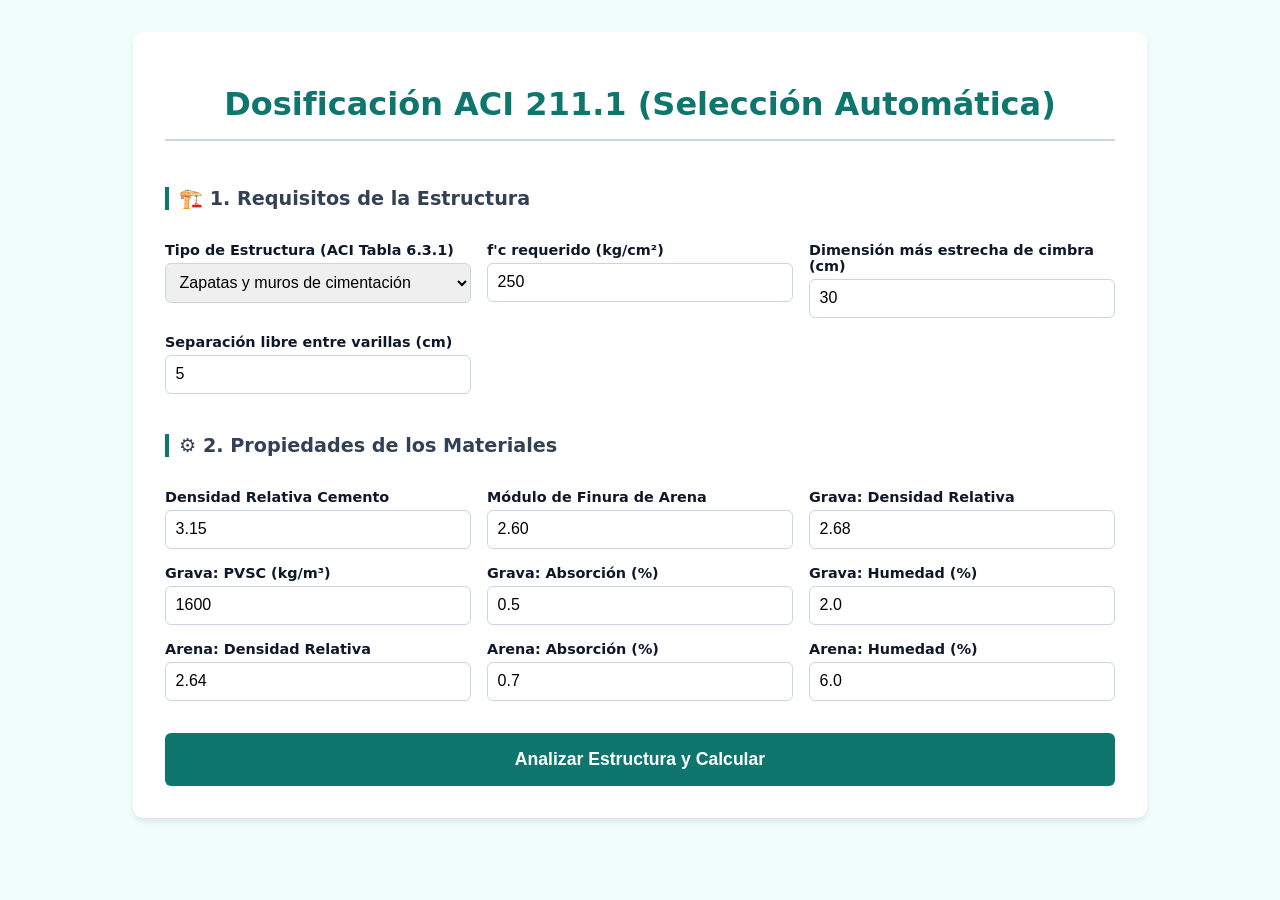
==== index.html @ d917d8f0 "Update index.html" ====
<!DOCTYPE html>
<html lang="es">
<head>
    <meta charset="UTF-8">
    <meta name="viewport" content="width=device-width, initial-scale=1.0">
    <title>Calculadora ACI 211.1 Avanzada</title>
    <style>
        :root { --primary: #0f766e; --bg: #f0fdfa; --card: #ffffff; --text: #0f172a; --border: #cbd5e1; }
        body { font-family: 'Segoe UI', system-ui, sans-serif; background-color: var(--bg); color: var(--text); margin: 0; padding: 2rem 1rem; }
        .container { max-width: 950px; margin: 0 auto; background: var(--card); padding: 2rem; border-radius: 10px; box-shadow: 0 4px 6px -1px rgba(0,0,0,0.1); }
        h1 { text-align: center; color: var(--primary); border-bottom: 2px solid var(--border); padding-bottom: 1rem; }
        .section-title { font-size: 1.2rem; font-weight: bold; margin: 1.5rem 0 1rem; color: #334155; border-left: 4px solid var(--primary); padding-left: 10px; }
        .grid { display: grid; grid-template-columns: repeat(auto-fit, minmax(250px, 1fr)); gap: 1rem; }
        .input-group { display: flex; flex-direction: column; gap: 0.3rem; }
        label { font-size: 0.9rem; font-weight: 600; }
        input, select { padding: 0.6rem; border: 1px solid var(--border); border-radius: 6px; font-size: 1rem; }
        .full-width { grid-column: 1 / -1; }
        button { background-color: var(--primary); color: white; border: none; padding: 1rem; font-size: 1.1rem; border-radius: 6px; cursor: pointer; transition: 0.2s; margin-top: 1rem; width: 100%; font-weight: bold; }
        button:hover { background-color: #0d9488; }
        .results { background: #f8fafc; padding: 1.5rem; border-radius: 8px; margin-top: 2rem; border: 1px solid var(--border); display: none; }
        .alert { background-color: #e0f2fe; border-left: 4px solid #0284c7; padding: 1rem; margin-bottom: 1rem; font-size: 0.95rem; }
        table { width: 100%; border-collapse: collapse; margin-top: 1rem; background: white; }
        th, td { padding: 0.8rem; text-align: center; border: 1px solid var(--border); }
        th { background-color: #f1f5f9; }
    </style>
</head>
<body>

<div class="container">
    <h1>Dosificación ACI 211.1 (Selección Automática)</h1>
    
    <div class="grid">
        <div class="full-width section-title">🏗️ 1. Requisitos de la Estructura</div>
        
        <div class="input-group">
            <label>Tipo de Estructura (ACI Tabla 6.3.1)</label>
            <select id="tipoEstructura" onchange="actualizarCampos()">
                <option value="zapatas">Zapatas y muros de cimentación</option>
                <option value="vigas">Vigas y muros reforzados</option>
                <option value="columnas">Columnas de edificios</option>
                <option value="losas">Pavimentos y losas</option>
            </select>
        </div>
        <div class="input-group">
            <label>f'c requerido (kg/cm²)</label>
            <input type="number" id="fc" value="250">
        </div>
        <div class="input-group">
            <label>Dimensión más estrecha de cimbra (cm)</label>
            <input type="number" id="dimCimbra" value="30">
        </div>
        <div class="input-group">
            <label>Separación libre entre varillas (cm)</label>
            <input type="number" id="sepVarillas" value="5">
        </div>
        <div class="input-group" id="grupoLosa" style="display:none;">
            <label>Espesor de la losa (cm)</label>
            <input type="number" id="espLosa" value="15">
        </div>

        <div class="full-width section-title">⚙️ 2. Propiedades de los Materiales</div>
        <div class="input-group"><label>Densidad Relativa Cemento</label><input type="number" step="0.01" id="denCem" value="3.15"></div>
        <div class="input-group"><label>Módulo de Finura de Arena</label><input type="number" step="0.01" id="mfArena" value="2.60"></div>
        
        <!-- Grava -->
        <div class="input-group"><label>Grava: Densidad Relativa</label><input type="number" step="0.01" id="denGrava" value="2.68"></div>
        <div class="input-group"><label>Grava: PVSC (kg/m³)</label><input type="number" id="pvscGrava" value="1600"></div>
        <div class="input-group"><label>Grava: Absorción (%)</label><input type="number" step="0.01" id="absGrava" value="0.5"></div>
        <div class="input-group"><label>Grava: Humedad (%)</label><input type="number" step="0.01" id="humGrava" value="2.0"></div>

        <!-- Arena -->
        <div class="input-group"><label>Arena: Densidad Relativa</label><input type="number" step="0.01" id="denArena" value="2.64"></div>
        <div class="input-group"><label>Arena: Absorción (%)</label><input type="number" step="0.01" id="absArena" value="0.7"></div>
        <div class="input-group"><label>Arena: Humedad (%)</label><input type="number" step="0.01" id="humArena" value="6.0"></div>

        <button class="full-width" onclick="calcular()">Analizar Estructura y Calcular</button>
    </div>

    <div class="results" id="resultados">
        <div class="alert" id="analisisEstructura"></div>
        
        <h3>Proporciones Ajustadas por Humedad (1 m³)</h3>
        <table id="tablaFinal"></table>
    </div>
</div>

<script>
    function actualizarCampos() {
        let tipo = document.getElementById('tipoEstructura').value;
        document.getElementById('grupoLosa').style.display = (tipo === 'losas') ? 'flex' : 'none';
    }

    // Tablas exactas ACI 211.1 para evitar diferencias milimétricas
    const tmnDisponibles = [9.5, 12.5, 19, 25, 37.5, 50]; // en mm
    const tmnNombres = { 9.5: '3/8"', 12.5: '1/2"', 19: '3/4"', 25: '1"', 37.5: '1 1/2"', 50: '2"' };

    // Agua requerida [Revenimiento Max][TMN]
    const aguaTabla = {
        7.5: { 9.5: 228, 12.5: 216, 19: 205, 25: 193, 37.5: 181, 50: 169 }, // Zapatas, Losas (Max 7.5cm)
        10:  { 9.5: 228, 12.5: 216, 19: 205, 25: 193, 37.5: 181, 50: 169 }  // Vigas, Columnas (Max 10cm) - ACI agrupa 7.5-10cm en la misma fila usualmente, pero separamos lógicamente.
    };
    const aireTabla = { 9.5: 3.0, 12.5: 2.5, 19: 2.0, 25: 1.5, 37.5: 1.0, 50: 0.5 };

    function interpolarTablaVolGrava(tmn, mf) {
        // Valores exactos ACI Tabla 6.3.6 (Volumen de agregado grueso varillado en seco por volumen unitario de concreto)
        const volGrava = {
            9.5:  { 2.4: 0.50, 2.6: 0.48, 2.8: 0.46, 3.0: 0.44 },
            12.5: { 2.4: 0.59, 2.6: 0.57, 2.8: 0.55, 3.0: 0.53 },
            19:   { 2.4: 0.66, 2.6: 0.64, 2.8: 0.62, 3.0: 0.60 },
            25:   { 2.4: 0.71, 2.6: 0.69, 2.8: 0.67, 3.0: 0.65 },
            37.5: { 2.4: 0.75, 2.6: 0.73, 2.8: 0.71, 3.0: 0.69 },
            50:   { 2.4: 0.78, 2.6: 0.76, 2.8: 0.74, 3.0: 0.72 }
        };
        // Interpolación lineal matemática exacta para MF intermedios
        let mfInf = Math.floor(mf * 5) / 5; // Redondea hacia abajo a múltiplo de 0.2
        let mfSup = mfInf + 0.2;
        if(mfInf < 2.4) return volGrava[tmn][2.4];
        if(mfSup > 3.0) return volGrava[tmn][3.0];
        if(mf === mfInf) return volGrava[tmn][mfInf];

        let volInf = volGrava[tmn][mfInf];
        let volSup = volGrava[tmn][mfSup];
        return volInf + ((mf - mfInf) / 0.2) * (volSup - volInf);
    }

    function interpolarAC(fcr) {
        // Relación A/C - Concreto sin aire incluido (ACI Tabla 6.3.4)
        const resistencias = [400, 350, 300, 250, 200, 150];
        const ac =           [0.42, 0.47, 0.54, 0.61, 0.69, 0.79];
        
        if(fcr >= 400) return 0.42;
        if(fcr <= 150) return 0.79;

        for(let i=0; i<resistencias.length-1; i++) {
            if(fcr <= resistencias[i] && fcr >= resistencias[i+1]) {
                return ac[i+1] + ((fcr - resistencias[i+1]) / (resistencias[i] - resistencias[i+1])) * (ac[i] - ac[i+1]);
            }
        }
    }

    function calcular() {
        let tipo = document.getElementById('tipoEstructura').value;
        let fc = parseFloat(document.getElementById('fc').value);
        let cimbra = parseFloat(document.getElementById('dimCimbra').value); // cm
        let varillas = parseFloat(document.getElementById('sepVarillas').value); // cm
        let espLosa = parseFloat(document.getElementById('espLosa').value); // cm
        let mfArena = parseFloat(document.getElementById('mfArena').value);

        // ACI 6.3.1: Selección de Revenimiento
        let revMax = (tipo === 'vigas' || tipo === 'columnas') ? 10 : 7.5; // cm
        let revTexto = (tipo === 'vigas' || tipo === 'columnas') ? '2.5 a 10 cm' : '2.5 a 7.5 cm';

        // ACI 6.3.2: Selección del TMN (Tamaño Máximo Nominal)
        let tmn1 = (cimbra / 5) * 10; // Pasado a mm
        let tmn2 = (varillas * 0.75) * 10;
        let tmn3 = (tipo === 'losas') ? (espLosa / 3) * 10 : 999;
        let limiteTMN = Math.min(tmn1, tmn2, tmn3);

        // Buscar el TMN comercial más cercano hacia abajo
        let tmnSeleccionado = 9.5;
        for (let i = tmnDisponibles.length - 1; i >= 0; i--) {
            if (tmnDisponibles[i] <= limiteTMN) {
                tmnSeleccionado = tmnDisponibles[i];
                break;
            }
        }

        // Cálculos Base ACI
        let fcr = fc < 210 ? fc + 70 : (fc <= 350 ? fc + 85 : (1.10 * fc) + 50);
        let ac = interpolarAC(fcr);
        let agua = aguaTabla[revMax][tmnSeleccionado];
        let aire = aireTabla[tmnSeleccionado];
        let cemento = agua / ac;

        // Volumen y Pesos
        let volGravaV = interpolarTablaVolGrava(tmnSeleccionado, mfArena);
        let pvscGrava = parseFloat(document.getElementById('pvscGrava').value);
        let pesoGravaSeca = volGravaV * pvscGrava;

        let Gc = parseFloat(document.getElementById('denCem').value);
        let Gg = parseFloat(document.getElementById('denGrava').value);
        let Ga = parseFloat(document.getElementById('denArena').value);

        let volCem = cemento / (Gc * 1000);
        let volAgua = agua / 1000;
        let volGrava = pesoGravaSeca / (Gg * 1000);
        let volAire = aire / 100;
        
        let volArena = 1 - (volCem + volAgua + volGrava + volAire);
        let pesoArenaSeca = volArena * Ga * 1000;

        // Corrección por Humedad
        let hG = parseFloat(document.getElementById('humGrava').value);
        let aG = parseFloat(document.getElementById('absGrava').value);
        let hA = parseFloat(document.getElementById('humArena').value);
        let aA = parseFloat(document.getElementById('absArena').value);

        let aporteAguaGrava = pesoGravaSeca * ((hG - aG) / 100);
        let aporteAguaArena = pesoArenaSeca * ((hA - aA) / 100);
        
        let aguaCorregida = agua - (aporteAguaGrava + aporteAguaArena);
        let gravaHumedad = pesoGravaSeca * (1 + (hG / 100));
        let arenaHumedad = pesoArenaSeca * (1 + (hA / 100));

        // Mostrar Interfaz
        document.getElementById('resultados').style.display = 'block';
        document.getElementById('analisisEstructura').innerHTML = `
            <strong>📝 Análisis ACI 211.1 basado en dimensiones:</strong><br><br>
            • <strong>Revenimiento sugerido:</strong> ${revTexto} (Máx. normativo aplicado: ${revMax} cm)<br>
            • <strong>Límites de TMN calculados:</strong> Cimbra: ${(tmn1/10).toFixed(1)}cm, Acero: ${(tmn2/10).toFixed(1)}cm ${tipo==='losas' ? ', Losa: '+(tmn3/10).toFixed(1)+'cm' : ''}. El menor es ${(limiteTMN/10).toFixed(2)} cm.<br>
            • <strong>TMN Comercial Asignado:</strong> ${tmnNombres[tmnSeleccionado]} (${tmnSeleccionado} mm)<br>
            • <strong>Resistencia Promedio ($f'cr$):</strong> ${fcr.toFixed(2)} kg/cm² (Relación A/C = ${ac.toFixed(3)})
        `;

        document.getElementById('tablaFinal').innerHTML = `
            <tr><th>Material</th><th>Peso Seco (kg)</th><th>Volumen Abs. (m³)</th><th>Peso en Obra (Húmedo)</th></tr>
            <tr><td>Cemento</td><td>${cemento.toFixed(1)}</td><td>${volCem.toFixed(4)}</td><td><strong>${cemento.toFixed(1)} kg</strong></td></tr>
            <tr><td>Agua</td><td>${agua.toFixed(1)}</td><td>${volAgua.toFixed(4)}</td><td><strong>${aguaCorregida.toFixed(1)} Litros</strong></td></tr>
            <tr><td>Grava</td><td>${pesoGravaSeca.toFixed(1)}</td><td>${volGrava.toFixed(4)}</td><td><strong>${gravaHumedad.toFixed(1)} kg</strong></td></tr>
            <tr><td>Arena</td><td>${pesoArenaSeca.toFixed(1)}</td><td>${volArena.toFixed(4)}</td><td><strong>${arenaHumedad.toFixed(1)} kg</strong></td></tr>
            <tr><td>Aire Atrapado</td><td>-</td><td>${volAire.toFixed(4)}</td><td>-</td></tr>
        `;
        document.getElementById('resultados').scrollIntoView({ behavior: 'smooth' });
    }
</script>

</body>
</html>
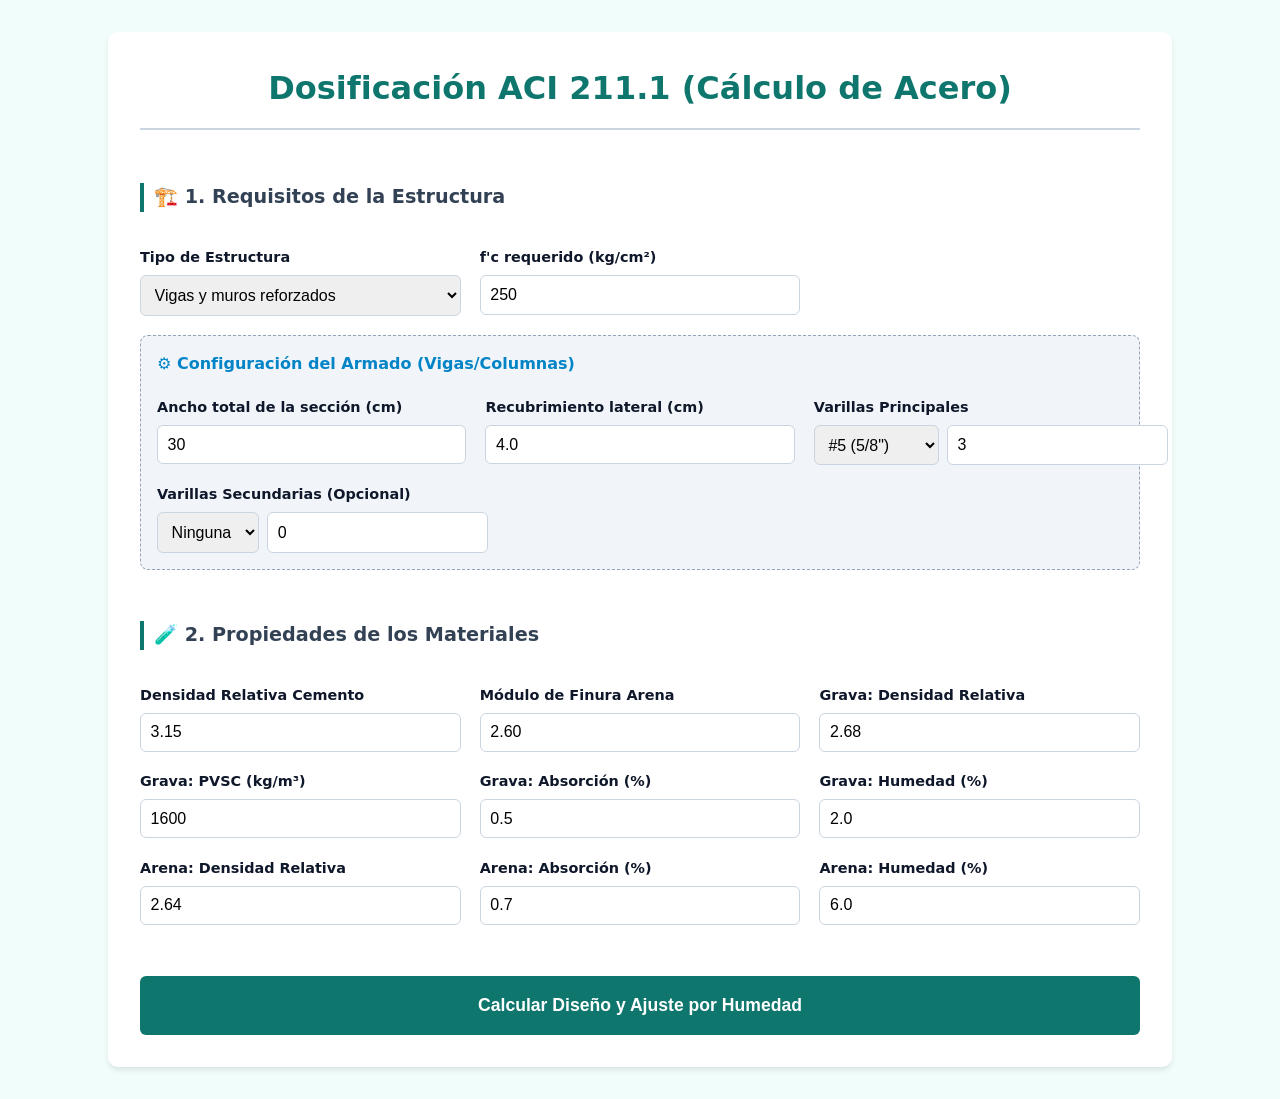
==== commit f33b7fa1: "Update index.html" ====
--- a/index.html
+++ b/index.html
@@ -5,104 +5,167 @@
     <meta name="viewport" content="width=device-width, initial-scale=1.0">
     <title>Calculadora ACI 211.1 Avanzada</title>
     <style>
-        :root { --primary: #0f766e; --bg: #f0fdfa; --card: #ffffff; --text: #0f172a; --border: #cbd5e1; }
-        body { font-family: 'Segoe UI', system-ui, sans-serif; background-color: var(--bg); color: var(--text); margin: 0; padding: 2rem 1rem; }
-        .container { max-width: 950px; margin: 0 auto; background: var(--card); padding: 2rem; border-radius: 10px; box-shadow: 0 4px 6px -1px rgba(0,0,0,0.1); }
-        h1 { text-align: center; color: var(--primary); border-bottom: 2px solid var(--border); padding-bottom: 1rem; }
-        .section-title { font-size: 1.2rem; font-weight: bold; margin: 1.5rem 0 1rem; color: #334155; border-left: 4px solid var(--primary); padding-left: 10px; }
-        .grid { display: grid; grid-template-columns: repeat(auto-fit, minmax(250px, 1fr)); gap: 1rem; }
-        .input-group { display: flex; flex-direction: column; gap: 0.3rem; }
+        :root { --primary: #0f766e; --bg: #f0fdfa; --card: #ffffff; --text: #0f172a; --border: #cbd5e1; --accent: #0284c7; }
+        body { font-family: 'Segoe UI', system-ui, sans-serif; background-color: var(--bg); color: var(--text); margin: 0; padding: 2rem 1rem; line-height: 1.5; }
+        .container { max-width: 1000px; margin: 0 auto; background: var(--card); padding: 2rem; border-radius: 10px; box-shadow: 0 4px 6px -1px rgba(0,0,0,0.1); }
+        h1 { text-align: center; color: var(--primary); border-bottom: 2px solid var(--border); padding-bottom: 1rem; margin-top: 0; }
+        .section-title { font-size: 1.2rem; font-weight: bold; margin: 2rem 0 1rem; color: #334155; border-left: 4px solid var(--primary); padding-left: 10px; grid-column: 1 / -1; }
+        .grid { display: grid; grid-template-columns: repeat(auto-fit, minmax(280px, 1fr)); gap: 1.2rem; }
+        .input-group { display: flex; flex-direction: column; gap: 0.4rem; }
+        .row-group { display: grid; grid-template-columns: 1fr 1fr; gap: 0.5rem; }
         label { font-size: 0.9rem; font-weight: 600; }
         input, select { padding: 0.6rem; border: 1px solid var(--border); border-radius: 6px; font-size: 1rem; }
         .full-width { grid-column: 1 / -1; }
-        button { background-color: var(--primary); color: white; border: none; padding: 1rem; font-size: 1.1rem; border-radius: 6px; cursor: pointer; transition: 0.2s; margin-top: 1rem; width: 100%; font-weight: bold; }
-        button:hover { background-color: #0d9488; }
+        button { background-color: var(--primary); color: white; border: none; padding: 1.2rem; font-size: 1.1rem; border-radius: 6px; cursor: pointer; transition: 0.2s; margin-top: 2rem; width: 100%; font-weight: bold; }
+        button:hover { background-color: #0d9488; transform: translateY(-2px); }
         .results { background: #f8fafc; padding: 1.5rem; border-radius: 8px; margin-top: 2rem; border: 1px solid var(--border); display: none; }
-        .alert { background-color: #e0f2fe; border-left: 4px solid #0284c7; padding: 1rem; margin-bottom: 1rem; font-size: 0.95rem; }
+        .alert { background-color: #e0f2fe; border-left: 4px solid var(--accent); padding: 1.5rem; margin-bottom: 1.5rem; font-size: 1rem; }
+        .alert ul { margin: 0.5rem 0 0; padding-left: 1.5rem; }
         table { width: 100%; border-collapse: collapse; margin-top: 1rem; background: white; }
         th, td { padding: 0.8rem; text-align: center; border: 1px solid var(--border); }
-        th { background-color: #f1f5f9; }
+        th { background-color: #f1f5f9; color: #334155; }
+        .dynamic-section { background: #f1f5f9; padding: 1rem; border-radius: 8px; border: 1px dashed #94a3b8; }
     </style>
 </head>
-<body>
+<body onload="actualizarCampos()">
 
 <div class="container">
-    <h1>Dosificación ACI 211.1 (Selección Automática)</h1>
+    <h1>Dosificación ACI 211.1 (Cálculo de Acero)</h1>
     
     <div class="grid">
-        <div class="full-width section-title">🏗️ 1. Requisitos de la Estructura</div>
+        <!-- 1. Datos del Elemento -->
+        <div class="section-title">🏗️ 1. Requisitos de la Estructura</div>
         
         <div class="input-group">
-            <label>Tipo de Estructura (ACI Tabla 6.3.1)</label>
+            <label>Tipo de Estructura</label>
             <select id="tipoEstructura" onchange="actualizarCampos()">
-                <option value="zapatas">Zapatas y muros de cimentación</option>
                 <option value="vigas">Vigas y muros reforzados</option>
                 <option value="columnas">Columnas de edificios</option>
                 <option value="losas">Pavimentos y losas</option>
+                <option value="zapatas">Zapatas (Parrillas)</option>
             </select>
         </div>
         <div class="input-group">
             <label>f'c requerido (kg/cm²)</label>
             <input type="number" id="fc" value="250">
         </div>
-        <div class="input-group">
-            <label>Dimensión más estrecha de cimbra (cm)</label>
-            <input type="number" id="dimCimbra" value="30">
+        
+        <!-- Dinámico: Configuración de Acero -->
+        <div class="full-width dynamic-section" id="aceroLineal">
+            <h4 style="margin-top: 0; color: var(--accent);">⚙️ Configuración del Armado (Vigas/Columnas)</h4>
+            <div class="grid">
+                <div class="input-group"><label>Ancho total de la sección (cm)</label><input type="number" id="anchoSeccion" value="30"></div>
+                <div class="input-group"><label>Recubrimiento lateral (cm)</label><input type="number" step="0.5" id="recubrimiento" value="4.0"></div>
+                
+                <div class="input-group">
+                    <label>Varillas Principales</label>
+                    <div class="row-group">
+                        <select id="varilla1">
+                            <option value="0.95">#3 (3/8")</option>
+                            <option value="1.27">#4 (1/2")</option>
+                            <option value="1.59" selected>#5 (5/8")</option>
+                            <option value="1.91">#6 (3/4")</option>
+                            <option value="2.54">#8 (1")</option>
+                            <option value="3.18">#10 (1 1/4")</option>
+                        </select>
+                        <input type="number" id="cantVarilla1" placeholder="Cant." value="3">
+                    </div>
+                </div>
+                
+                <div class="input-group">
+                    <label>Varillas Secundarias (Opcional)</label>
+                    <div class="row-group">
+                        <select id="varilla2">
+                            <option value="0">Ninguna</option>
+                            <option value="0.95">#3 (3/8")</option>
+                            <option value="1.27">#4 (1/2")</option>
+                            <option value="1.59">#5 (5/8")</option>
+                            <option value="1.91">#6 (3/4")</option>
+                            <option value="2.54">#8 (1")</option>
+                        </select>
+                        <input type="number" id="cantVarilla2" placeholder="Cant." value="0">
+                    </div>
+                </div>
+            </div>
         </div>
-        <div class="input-group">
-            <label>Separación libre entre varillas (cm)</label>
-            <input type="number" id="sepVarillas" value="5">
+
+        <!-- Dinámico: Configuración de Parrillas (Losas/Zapatas) -->
+        <div class="full-width dynamic-section" id="aceroParrilla" style="display:none;">
+            <h4 style="margin-top: 0; color: var(--accent);">⚙️ Configuración del Armado (Losas/Zapatas)</h4>
+            <div class="grid">
+                <div class="input-group" id="grupoEspesorLosa">
+                    <label>Espesor de la Losa (cm)</label>
+                    <input type="number" id="espLosa" value="15">
+                </div>
+                <div class="input-group" id="grupoDimCimbraZapata" style="display:none;">
+                    <label>Dimensión mínima de excavación/cimbra (cm)</label>
+                    <input type="number" id="dimZapata" value="100">
+                </div>
+                <div class="input-group">
+                    <label>Calibre de Varilla</label>
+                    <select id="varillaParrilla">
+                        <option value="0.95" selected>#3 (3/8")</option>
+                        <option value="1.27">#4 (1/2")</option>
+                        <option value="1.59">#5 (5/8")</option>
+                        <option value="1.91">#6 (3/4")</option>
+                        <option value="2.54">#8 (1")</option>
+                    </select>
+                </div>
+                <div class="input-group">
+                    <label>Separación centro a centro (a cada... cm)</label>
+                    <input type="number" id="sepParrilla" value="20">
+                </div>
+            </div>
         </div>
-        <div class="input-group" id="grupoLosa" style="display:none;">
-            <label>Espesor de la losa (cm)</label>
-            <input type="number" id="espLosa" value="15">
-        </div>
-
-        <div class="full-width section-title">⚙️ 2. Propiedades de los Materiales</div>
+
+        <!-- 2. Propiedades -->
+        <div class="full-width section-title">🧪 2. Propiedades de los Materiales</div>
         <div class="input-group"><label>Densidad Relativa Cemento</label><input type="number" step="0.01" id="denCem" value="3.15"></div>
-        <div class="input-group"><label>Módulo de Finura de Arena</label><input type="number" step="0.01" id="mfArena" value="2.60"></div>
-        
-        <!-- Grava -->
+        <div class="input-group"><label>Módulo de Finura Arena</label><input type="number" step="0.01" id="mfArena" value="2.60"></div>
+        
         <div class="input-group"><label>Grava: Densidad Relativa</label><input type="number" step="0.01" id="denGrava" value="2.68"></div>
         <div class="input-group"><label>Grava: PVSC (kg/m³)</label><input type="number" id="pvscGrava" value="1600"></div>
         <div class="input-group"><label>Grava: Absorción (%)</label><input type="number" step="0.01" id="absGrava" value="0.5"></div>
         <div class="input-group"><label>Grava: Humedad (%)</label><input type="number" step="0.01" id="humGrava" value="2.0"></div>
 
-        <!-- Arena -->
         <div class="input-group"><label>Arena: Densidad Relativa</label><input type="number" step="0.01" id="denArena" value="2.64"></div>
         <div class="input-group"><label>Arena: Absorción (%)</label><input type="number" step="0.01" id="absArena" value="0.7"></div>
         <div class="input-group"><label>Arena: Humedad (%)</label><input type="number" step="0.01" id="humArena" value="6.0"></div>
 
-        <button class="full-width" onclick="calcular()">Analizar Estructura y Calcular</button>
+        <button class="full-width" onclick="calcular()">Calcular Diseño y Ajuste por Humedad</button>
     </div>
 
+    <!-- Resultados -->
     <div class="results" id="resultados">
         <div class="alert" id="analisisEstructura"></div>
-        
-        <h3>Proporciones Ajustadas por Humedad (1 m³)</h3>
+        <h3>Proporciones Finales para 1 m³ (Ajustadas a Obra)</h3>
         <table id="tablaFinal"></table>
     </div>
 </div>
 
 <script>
+    // Mostrar/Ocultar campos dinámicos
     function actualizarCampos() {
         let tipo = document.getElementById('tipoEstructura').value;
-        document.getElementById('grupoLosa').style.display = (tipo === 'losas') ? 'flex' : 'none';
+        let esLineal = (tipo === 'vigas' || tipo === 'columnas');
+        
+        document.getElementById('aceroLineal').style.display = esLineal ? 'block' : 'none';
+        document.getElementById('aceroParrilla').style.display = !esLineal ? 'block' : 'none';
+        
+        document.getElementById('grupoEspesorLosa').style.display = (tipo === 'losas') ? 'flex' : 'none';
+        document.getElementById('grupoDimCimbraZapata').style.display = (tipo === 'zapatas') ? 'flex' : 'none';
     }
 
-    // Tablas exactas ACI 211.1 para evitar diferencias milimétricas
-    const tmnDisponibles = [9.5, 12.5, 19, 25, 37.5, 50]; // en mm
+    const tmnDisponibles = [9.5, 12.5, 19, 25, 37.5, 50]; 
     const tmnNombres = { 9.5: '3/8"', 12.5: '1/2"', 19: '3/4"', 25: '1"', 37.5: '1 1/2"', 50: '2"' };
 
-    // Agua requerida [Revenimiento Max][TMN]
     const aguaTabla = {
-        7.5: { 9.5: 228, 12.5: 216, 19: 205, 25: 193, 37.5: 181, 50: 169 }, // Zapatas, Losas (Max 7.5cm)
-        10:  { 9.5: 228, 12.5: 216, 19: 205, 25: 193, 37.5: 181, 50: 169 }  // Vigas, Columnas (Max 10cm) - ACI agrupa 7.5-10cm en la misma fila usualmente, pero separamos lógicamente.
+        7.5: { 9.5: 228, 12.5: 216, 19: 205, 25: 193, 37.5: 181, 50: 169 },
+        10:  { 9.5: 228, 12.5: 216, 19: 205, 25: 193, 37.5: 181, 50: 169 } 
     };
     const aireTabla = { 9.5: 3.0, 12.5: 2.5, 19: 2.0, 25: 1.5, 37.5: 1.0, 50: 0.5 };
 
     function interpolarTablaVolGrava(tmn, mf) {
-        // Valores exactos ACI Tabla 6.3.6 (Volumen de agregado grueso varillado en seco por volumen unitario de concreto)
         const volGrava = {
             9.5:  { 2.4: 0.50, 2.6: 0.48, 2.8: 0.46, 3.0: 0.44 },
             12.5: { 2.4: 0.59, 2.6: 0.57, 2.8: 0.55, 3.0: 0.53 },
@@ -111,26 +174,19 @@
             37.5: { 2.4: 0.75, 2.6: 0.73, 2.8: 0.71, 3.0: 0.69 },
             50:   { 2.4: 0.78, 2.6: 0.76, 2.8: 0.74, 3.0: 0.72 }
         };
-        // Interpolación lineal matemática exacta para MF intermedios
-        let mfInf = Math.floor(mf * 5) / 5; // Redondea hacia abajo a múltiplo de 0.2
+        let mfInf = Math.floor(mf * 5) / 5; 
         let mfSup = mfInf + 0.2;
         if(mfInf < 2.4) return volGrava[tmn][2.4];
         if(mfSup > 3.0) return volGrava[tmn][3.0];
         if(mf === mfInf) return volGrava[tmn][mfInf];
-
-        let volInf = volGrava[tmn][mfInf];
-        let volSup = volGrava[tmn][mfSup];
-        return volInf + ((mf - mfInf) / 0.2) * (volSup - volInf);
+        return volGrava[tmn][mfInf] + ((mf - mfInf) / 0.2) * (volGrava[tmn][mfSup] - volGrava[tmn][mfInf]);
     }
 
     function interpolarAC(fcr) {
-        // Relación A/C - Concreto sin aire incluido (ACI Tabla 6.3.4)
         const resistencias = [400, 350, 300, 250, 200, 150];
         const ac =           [0.42, 0.47, 0.54, 0.61, 0.69, 0.79];
-        
         if(fcr >= 400) return 0.42;
         if(fcr <= 150) return 0.79;
-
         for(let i=0; i<resistencias.length-1; i++) {
             if(fcr <= resistencias[i] && fcr >= resistencias[i+1]) {
                 return ac[i+1] + ((fcr - resistencias[i+1]) / (resistencias[i] - resistencias[i+1])) * (ac[i] - ac[i+1]);
@@ -141,23 +197,59 @@
     function calcular() {
         let tipo = document.getElementById('tipoEstructura').value;
         let fc = parseFloat(document.getElementById('fc').value);
-        let cimbra = parseFloat(document.getElementById('dimCimbra').value); // cm
-        let varillas = parseFloat(document.getElementById('sepVarillas').value); // cm
-        let espLosa = parseFloat(document.getElementById('espLosa').value); // cm
         let mfArena = parseFloat(document.getElementById('mfArena').value);
-
-        // ACI 6.3.1: Selección de Revenimiento
-        let revMax = (tipo === 'vigas' || tipo === 'columnas') ? 10 : 7.5; // cm
-        let revTexto = (tipo === 'vigas' || tipo === 'columnas') ? '2.5 a 10 cm' : '2.5 a 7.5 cm';
-
-        // ACI 6.3.2: Selección del TMN (Tamaño Máximo Nominal)
-        let tmn1 = (cimbra / 5) * 10; // Pasado a mm
-        let tmn2 = (varillas * 0.75) * 10;
-        let tmn3 = (tipo === 'losas') ? (espLosa / 3) * 10 : 999;
+        
+        let sepLibre = 0;
+        let tmn1 = 999, tmn2 = 999, tmn3 = 999;
+        let textoAcero = "";
+
+        // LÓGICA DE SEPARACIÓN LIBRE Y LÍMITES DE TMN
+        if (tipo === 'vigas' || tipo === 'columnas') {
+            let ancho = parseFloat(document.getElementById('anchoSeccion').value);
+            let recub = parseFloat(document.getElementById('recubrimiento').value);
+            
+            let d1 = parseFloat(document.getElementById('varilla1').value);
+            let c1 = parseFloat(document.getElementById('cantVarilla1').value) || 0;
+            
+            let d2 = parseFloat(document.getElementById('varilla2').value);
+            let c2 = parseFloat(document.getElementById('cantVarilla2').value) || 0;
+
+            let aceroTotalAncho = (d1 * c1) + (d2 * c2);
+            let totalVarillas = c1 + c2;
+            let espacios = totalVarillas - 1;
+
+            if (espacios > 0) {
+                sepLibre = (ancho - (2 * recub) - aceroTotalAncho) / espacios;
+            } else {
+                sepLibre = 999; // Si solo hay 1 varilla, no hay restricción de separación
+            }
+
+            tmn1 = (ancho / 5) * 10; 
+            tmn2 = (sepLibre * 0.75) * 10;
+            textoAcero = `Se calculó un ancho útil de ${(ancho - (2*recub)).toFixed(2)} cm repartido en ${espacios} espacios. Separación libre entre varillas: <strong>${sepLibre.toFixed(2)} cm</strong>.`;
+        
+        } else { // Losas y Zapatas
+            let dParrilla = parseFloat(document.getElementById('varillaParrilla').value);
+            let sepParrilla = parseFloat(document.getElementById('sepParrilla').value);
+            sepLibre = sepParrilla - dParrilla; 
+            
+            tmn2 = (sepLibre * 0.75) * 10;
+            
+            if(tipo === 'losas'){
+                let espLosa = parseFloat(document.getElementById('espLosa').value);
+                tmn3 = (espLosa / 3) * 10;
+                tmn1 = 999; // La cimbra no restringe en losas horizontales anchas
+                textoAcero = `Separación a cada ${sepParrilla} cm menos diámetro de varilla (${dParrilla} cm). Separación libre: <strong>${sepLibre.toFixed(2)} cm</strong>.`;
+            } else {
+                let dimZapata = parseFloat(document.getElementById('dimZapata').value);
+                tmn1 = (dimZapata / 5) * 10;
+                textoAcero = `Separación a cada ${sepParrilla} cm menos diámetro de varilla (${dParrilla} cm). Separación libre: <strong>${sepLibre.toFixed(2)} cm</strong>.`;
+            }
+        }
+
+        // Determinar TMN comercial
         let limiteTMN = Math.min(tmn1, tmn2, tmn3);
-
-        // Buscar el TMN comercial más cercano hacia abajo
-        let tmnSeleccionado = 9.5;
+        let tmnSeleccionado = 9.5; // Por defecto el menor
         for (let i = tmnDisponibles.length - 1; i >= 0; i--) {
             if (tmnDisponibles[i] <= limiteTMN) {
                 tmnSeleccionado = tmnDisponibles[i];
@@ -166,13 +258,14 @@
         }
 
         // Cálculos Base ACI
+        let revMax = (tipo === 'vigas' || tipo === 'columnas') ? 10 : 7.5;
         let fcr = fc < 210 ? fc + 70 : (fc <= 350 ? fc + 85 : (1.10 * fc) + 50);
         let ac = interpolarAC(fcr);
         let agua = aguaTabla[revMax][tmnSeleccionado];
         let aire = aireTabla[tmnSeleccionado];
         let cemento = agua / ac;
 
-        // Volumen y Pesos
+        // Volúmenes
         let volGravaV = interpolarTablaVolGrava(tmnSeleccionado, mfArena);
         let pvscGrava = parseFloat(document.getElementById('pvscGrava').value);
         let pesoGravaSeca = volGravaV * pvscGrava;
@@ -185,40 +278,39 @@
         let volAgua = agua / 1000;
         let volGrava = pesoGravaSeca / (Gg * 1000);
         let volAire = aire / 100;
-        
         let volArena = 1 - (volCem + volAgua + volGrava + volAire);
         let pesoArenaSeca = volArena * Ga * 1000;
 
-        // Corrección por Humedad
+        // Humedad
         let hG = parseFloat(document.getElementById('humGrava').value);
         let aG = parseFloat(document.getElementById('absGrava').value);
         let hA = parseFloat(document.getElementById('humArena').value);
         let aA = parseFloat(document.getElementById('absArena').value);
 
-        let aporteAguaGrava = pesoGravaSeca * ((hG - aG) / 100);
-        let aporteAguaArena = pesoArenaSeca * ((hA - aA) / 100);
-        
-        let aguaCorregida = agua - (aporteAguaGrava + aporteAguaArena);
-        let gravaHumedad = pesoGravaSeca * (1 + (hG / 100));
-        let arenaHumedad = pesoArenaSeca * (1 + (hA / 100));
-
-        // Mostrar Interfaz
+        let aguaAporte = (pesoGravaSeca * ((hG - aG)/100)) + (pesoArenaSeca * ((hA - aA)/100));
+        let aguaFinal = agua - aguaAporte;
+        let gravaFinal = pesoGravaSeca * (1 + (hG/100));
+        let arenaFinal = pesoArenaSeca * (1 + (hA/100));
+
+        // UI Resultados
         document.getElementById('resultados').style.display = 'block';
         document.getElementById('analisisEstructura').innerHTML = `
-            <strong>📝 Análisis ACI 211.1 basado en dimensiones:</strong><br><br>
-            • <strong>Revenimiento sugerido:</strong> ${revTexto} (Máx. normativo aplicado: ${revMax} cm)<br>
-            • <strong>Límites de TMN calculados:</strong> Cimbra: ${(tmn1/10).toFixed(1)}cm, Acero: ${(tmn2/10).toFixed(1)}cm ${tipo==='losas' ? ', Losa: '+(tmn3/10).toFixed(1)+'cm' : ''}. El menor es ${(limiteTMN/10).toFixed(2)} cm.<br>
-            • <strong>TMN Comercial Asignado:</strong> ${tmnNombres[tmnSeleccionado]} (${tmnSeleccionado} mm)<br>
-            • <strong>Resistencia Promedio ($f'cr$):</strong> ${fcr.toFixed(2)} kg/cm² (Relación A/C = ${ac.toFixed(3)})
+            <strong>📝 Resumen de Decisiones del Sistema:</strong>
+            <ul>
+                <li>${textoAcero}</li>
+                <li><strong>TMN Máximo Teórico:</strong> ${(limiteTMN/10).toFixed(2)} cm. Se asignó agregado comercial de <strong>${tmnNombres[tmnSeleccionado]} (${tmnSeleccionado} mm)</strong> para evitar oquedades o "panales".</li>
+                <li><strong>Revenimiento sugerido:</strong> Máximo ${revMax} cm según la ACI Tabla 6.3.1.</li>
+                <li><strong>Resistencia de Diseño ($f'cr$):</strong> ${fcr.toFixed(2)} kg/cm² (Con Relación A/C de ${ac.toFixed(3)}).</li>
+            </ul>
         `;
 
         document.getElementById('tablaFinal').innerHTML = `
-            <tr><th>Material</th><th>Peso Seco (kg)</th><th>Volumen Abs. (m³)</th><th>Peso en Obra (Húmedo)</th></tr>
+            <tr><th>Material</th><th>Estado Seco (kg)</th><th>Volumen (m³)</th><th>Peso Real Húmedo</th></tr>
             <tr><td>Cemento</td><td>${cemento.toFixed(1)}</td><td>${volCem.toFixed(4)}</td><td><strong>${cemento.toFixed(1)} kg</strong></td></tr>
-            <tr><td>Agua</td><td>${agua.toFixed(1)}</td><td>${volAgua.toFixed(4)}</td><td><strong>${aguaCorregida.toFixed(1)} Litros</strong></td></tr>
-            <tr><td>Grava</td><td>${pesoGravaSeca.toFixed(1)}</td><td>${volGrava.toFixed(4)}</td><td><strong>${gravaHumedad.toFixed(1)} kg</strong></td></tr>
-            <tr><td>Arena</td><td>${pesoArenaSeca.toFixed(1)}</td><td>${volArena.toFixed(4)}</td><td><strong>${arenaHumedad.toFixed(1)} kg</strong></td></tr>
-            <tr><td>Aire Atrapado</td><td>-</td><td>${volAire.toFixed(4)}</td><td>-</td></tr>
+            <tr><td>Agua</td><td>${agua.toFixed(1)}</td><td>${volAgua.toFixed(4)}</td><td><strong>${aguaFinal.toFixed(1)} Litros</strong></td></tr>
+            <tr><td>Grava</td><td>${pesoGravaSeca.toFixed(1)}</td><td>${volGrava.toFixed(4)}</td><td><strong>${gravaFinal.toFixed(1)} kg</strong></td></tr>
+            <tr><td>Arena</td><td>${pesoArenaSeca.toFixed(1)}</td><td>${volArena.toFixed(4)}</td><td><strong>${arenaFinal.toFixed(1)} kg</strong></td></tr>
+            <tr><td>Aire</td><td>-</td><td>${volAire.toFixed(4)}</td><td>-</td></tr>
         `;
         document.getElementById('resultados').scrollIntoView({ behavior: 'smooth' });
     }
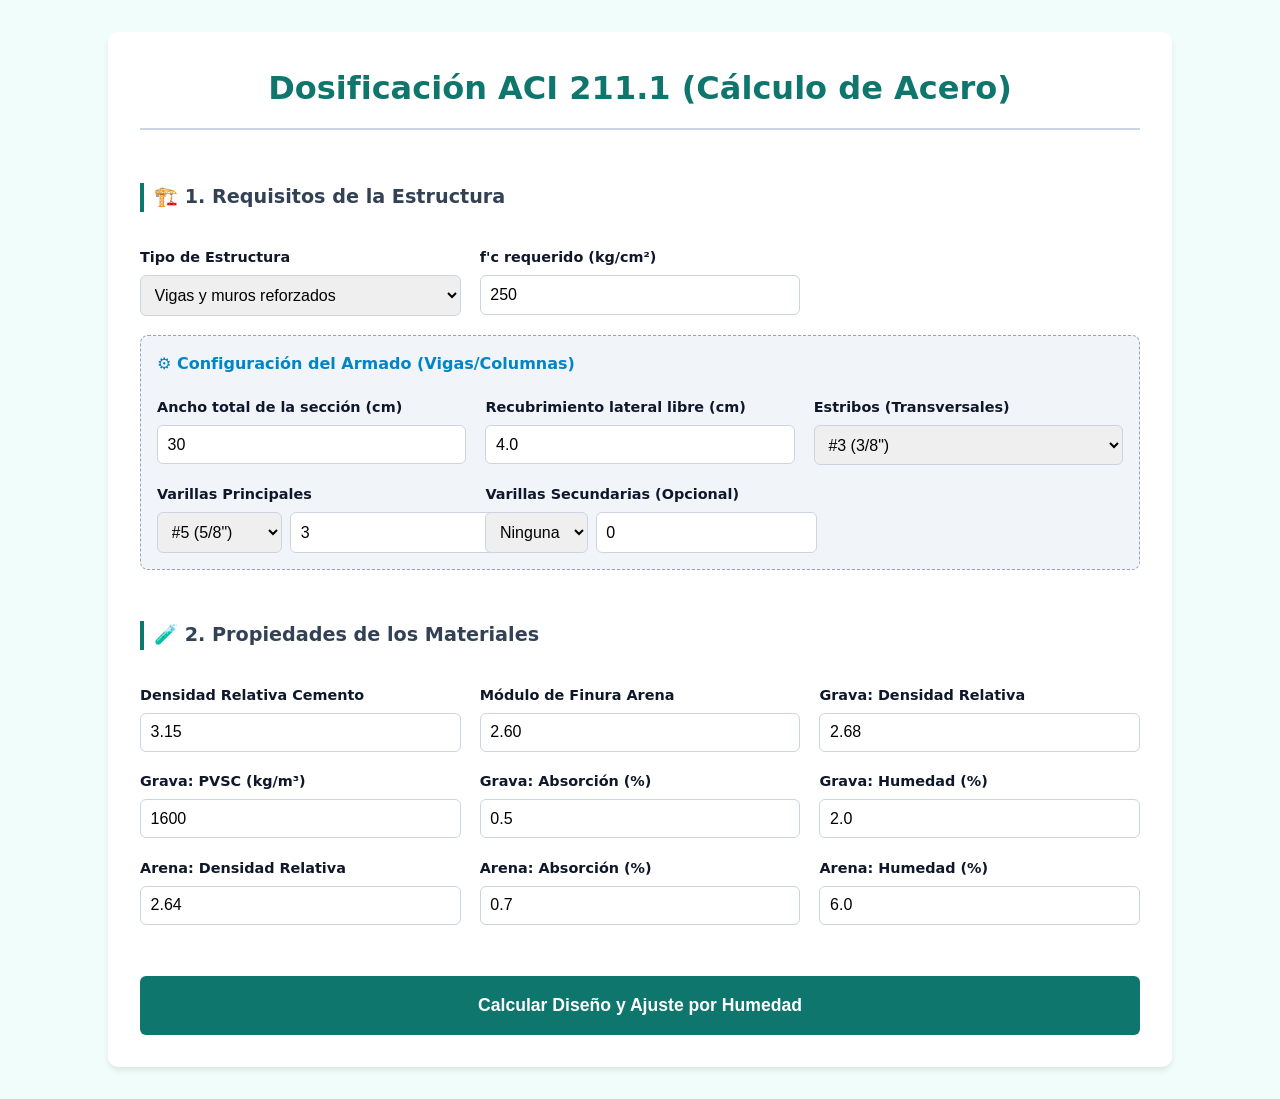
==== commit d83e418b: "Update index.html" ====
--- a/index.html
+++ b/index.html
@@ -55,8 +55,18 @@
             <h4 style="margin-top: 0; color: var(--accent);">⚙️ Configuración del Armado (Vigas/Columnas)</h4>
             <div class="grid">
                 <div class="input-group"><label>Ancho total de la sección (cm)</label><input type="number" id="anchoSeccion" value="30"></div>
-                <div class="input-group"><label>Recubrimiento lateral (cm)</label><input type="number" step="0.5" id="recubrimiento" value="4.0"></div>
+                <div class="input-group"><label>Recubrimiento lateral libre (cm)</label><input type="number" step="0.5" id="recubrimiento" value="4.0"></div>
                 
+                <div class="input-group">
+                    <label>Estribos (Transversales)</label>
+                    <select id="estribo">
+                        <option value="0">Sin estribos</option>
+                        <option value="0.64">#2 (1/4")</option>
+                        <option value="0.95" selected>#3 (3/8")</option>
+                        <option value="1.27">#4 (1/2")</option>
+                    </select>
+                </div>
+
                 <div class="input-group">
                     <label>Varillas Principales</label>
                     <div class="row-group">
@@ -68,7 +78,7 @@
                             <option value="2.54">#8 (1")</option>
                             <option value="3.18">#10 (1 1/4")</option>
                         </select>
-                        <input type="number" id="cantVarilla1" placeholder="Cant." value="3">
+                        <input type="number" id="cantVarilla1" placeholder="Cant." value="3" min="1">
                     </div>
                 </div>
                 
@@ -83,7 +93,7 @@
                             <option value="1.91">#6 (3/4")</option>
                             <option value="2.54">#8 (1")</option>
                         </select>
-                        <input type="number" id="cantVarilla2" placeholder="Cant." value="0">
+                        <input type="number" id="cantVarilla2" placeholder="Cant." value="0" min="0">
                     </div>
                 </div>
             </div>
@@ -207,6 +217,7 @@
         if (tipo === 'vigas' || tipo === 'columnas') {
             let ancho = parseFloat(document.getElementById('anchoSeccion').value);
             let recub = parseFloat(document.getElementById('recubrimiento').value);
+            let dEstribo = parseFloat(document.getElementById('estribo').value);
             
             let d1 = parseFloat(document.getElementById('varilla1').value);
             let c1 = parseFloat(document.getElementById('cantVarilla1').value) || 0;
@@ -218,15 +229,18 @@
             let totalVarillas = c1 + c2;
             let espacios = totalVarillas - 1;
 
+            // El ancho útil se reduce por los recubrimientos de ambos lados Y los estribos de ambos lados
+            let anchoEfectivo = ancho - (2 * (recub + dEstribo));
+
             if (espacios > 0) {
-                sepLibre = (ancho - (2 * recub) - aceroTotalAncho) / espacios;
+                sepLibre = (anchoEfectivo - aceroTotalAncho) / espacios;
             } else {
-                sepLibre = 999; // Si solo hay 1 varilla, no hay restricción de separación
+                sepLibre = 999; // 1 sola varilla (sin conflicto de separación)
             }
 
             tmn1 = (ancho / 5) * 10; 
             tmn2 = (sepLibre * 0.75) * 10;
-            textoAcero = `Se calculó un ancho útil de ${(ancho - (2*recub)).toFixed(2)} cm repartido en ${espacios} espacios. Separación libre entre varillas: <strong>${sepLibre.toFixed(2)} cm</strong>.`;
+            textoAcero = `Se restó el recubrimiento y estribos dejando un ancho útil de ${anchoEfectivo.toFixed(2)} cm repartido en ${espacios} espacios. Separación libre entre varillas: <strong>${sepLibre.toFixed(2)} cm</strong>.`;
         
         } else { // Losas y Zapatas
             let dParrilla = parseFloat(document.getElementById('varillaParrilla').value);
@@ -238,7 +252,7 @@
             if(tipo === 'losas'){
                 let espLosa = parseFloat(document.getElementById('espLosa').value);
                 tmn3 = (espLosa / 3) * 10;
-                tmn1 = 999; // La cimbra no restringe en losas horizontales anchas
+                tmn1 = 999; 
                 textoAcero = `Separación a cada ${sepParrilla} cm menos diámetro de varilla (${dParrilla} cm). Separación libre: <strong>${sepLibre.toFixed(2)} cm</strong>.`;
             } else {
                 let dimZapata = parseFloat(document.getElementById('dimZapata').value);
@@ -249,7 +263,7 @@
 
         // Determinar TMN comercial
         let limiteTMN = Math.min(tmn1, tmn2, tmn3);
-        let tmnSeleccionado = 9.5; // Por defecto el menor
+        let tmnSeleccionado = 9.5; 
         for (let i = tmnDisponibles.length - 1; i >= 0; i--) {
             if (tmnDisponibles[i] <= limiteTMN) {
                 tmnSeleccionado = tmnDisponibles[i];
@@ -298,7 +312,7 @@
             <strong>📝 Resumen de Decisiones del Sistema:</strong>
             <ul>
                 <li>${textoAcero}</li>
-                <li><strong>TMN Máximo Teórico:</strong> ${(limiteTMN/10).toFixed(2)} cm. Se asignó agregado comercial de <strong>${tmnNombres[tmnSeleccionado]} (${tmnSeleccionado} mm)</strong> para evitar oquedades o "panales".</li>
+                <li><strong>TMN Máximo Teórico:</strong> ${(limiteTMN/10).toFixed(2)} cm. Se asignó agregado de <strong>${tmnNombres[tmnSeleccionado]} (${tmnSeleccionado} mm)</strong> para evitar "panales".</li>
                 <li><strong>Revenimiento sugerido:</strong> Máximo ${revMax} cm según la ACI Tabla 6.3.1.</li>
                 <li><strong>Resistencia de Diseño ($f'cr$):</strong> ${fcr.toFixed(2)} kg/cm² (Con Relación A/C de ${ac.toFixed(3)}).</li>
             </ul>
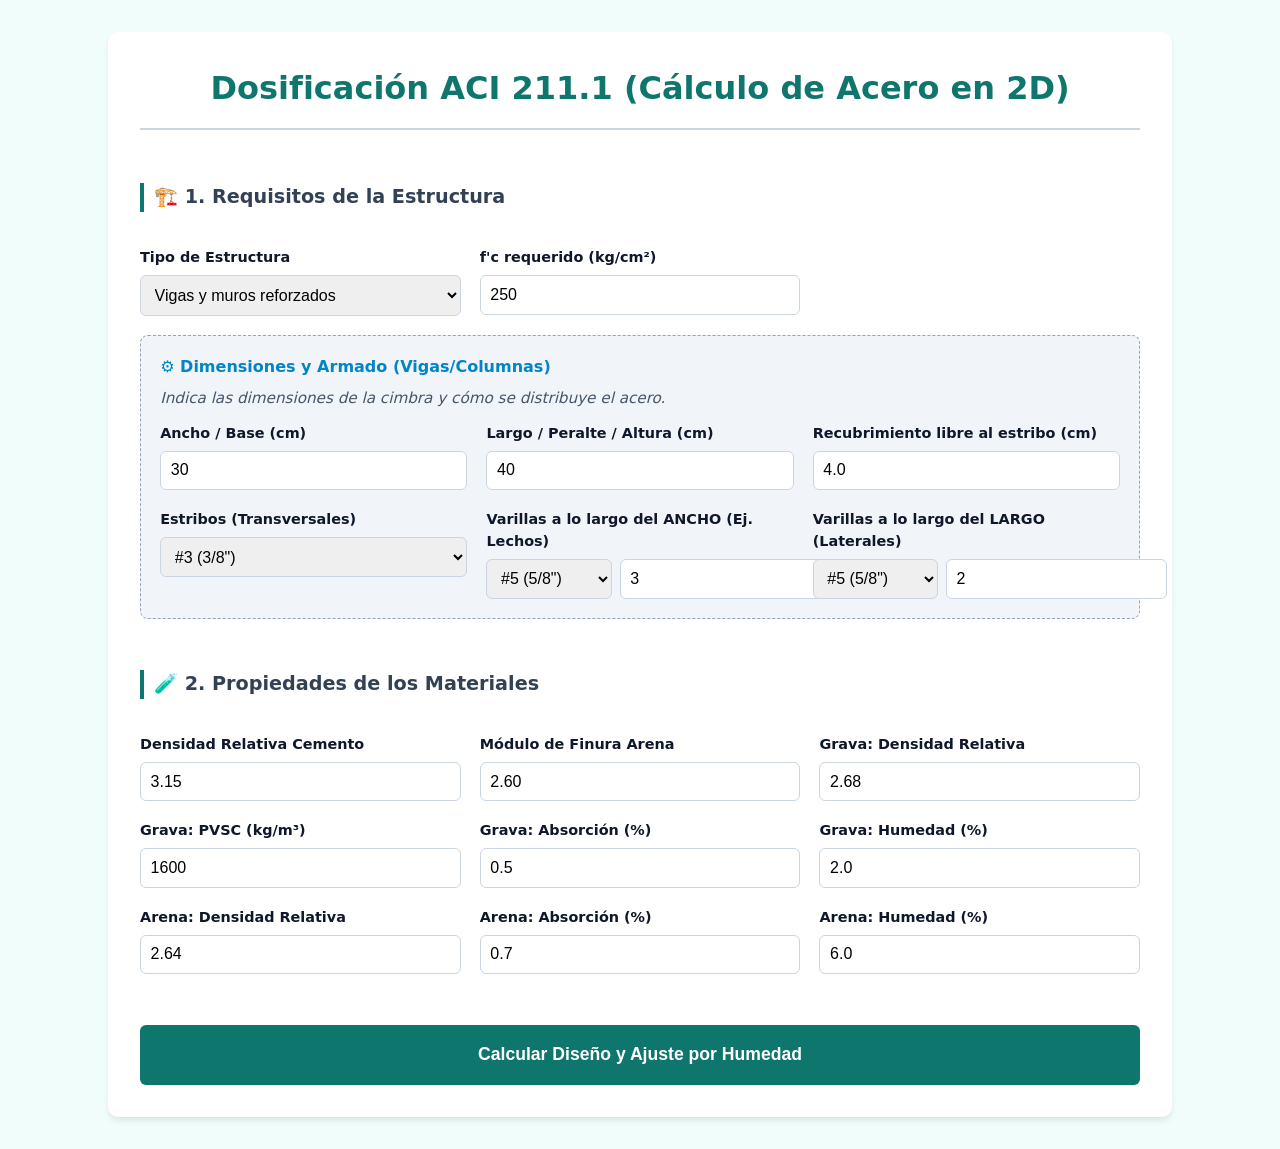
==== commit 48bf2042: "Update index.html" ====
--- a/index.html
+++ b/index.html
@@ -5,7 +5,7 @@
     <meta name="viewport" content="width=device-width, initial-scale=1.0">
     <title>Calculadora ACI 211.1 Avanzada</title>
     <style>
-        :root { --primary: #0f766e; --bg: #f0fdfa; --card: #ffffff; --text: #0f172a; --border: #cbd5e1; --accent: #0284c7; }
+        :root { --primary: #0f766e; --bg: #f0fdfa; --card: #ffffff; --text: #0f172a; --border: #cbd5e1; --accent: #0284c7; --danger: #ef4444; }
         body { font-family: 'Segoe UI', system-ui, sans-serif; background-color: var(--bg); color: var(--text); margin: 0; padding: 2rem 1rem; line-height: 1.5; }
         .container { max-width: 1000px; margin: 0 auto; background: var(--card); padding: 2rem; border-radius: 10px; box-shadow: 0 4px 6px -1px rgba(0,0,0,0.1); }
         h1 { text-align: center; color: var(--primary); border-bottom: 2px solid var(--border); padding-bottom: 1rem; margin-top: 0; }
@@ -20,17 +20,19 @@
         button:hover { background-color: #0d9488; transform: translateY(-2px); }
         .results { background: #f8fafc; padding: 1.5rem; border-radius: 8px; margin-top: 2rem; border: 1px solid var(--border); display: none; }
         .alert { background-color: #e0f2fe; border-left: 4px solid var(--accent); padding: 1.5rem; margin-bottom: 1.5rem; font-size: 1rem; }
+        .alert-danger { background-color: #fef2f2; border-left: 4px solid var(--danger); color: #991b1b; }
         .alert ul { margin: 0.5rem 0 0; padding-left: 1.5rem; }
         table { width: 100%; border-collapse: collapse; margin-top: 1rem; background: white; }
         th, td { padding: 0.8rem; text-align: center; border: 1px solid var(--border); }
         th { background-color: #f1f5f9; color: #334155; }
-        .dynamic-section { background: #f1f5f9; padding: 1rem; border-radius: 8px; border: 1px dashed #94a3b8; }
+        .dynamic-section { background: #f1f5f9; padding: 1.2rem; border-radius: 8px; border: 1px dashed #94a3b8; }
+        .subtitle { font-size: 0.95rem; color: #475569; margin-bottom: 0.8rem; font-style: italic; }
     </style>
 </head>
 <body onload="actualizarCampos()">
 
 <div class="container">
-    <h1>Dosificación ACI 211.1 (Cálculo de Acero)</h1>
+    <h1>Dosificación ACI 211.1 (Cálculo de Acero en 2D)</h1>
     
     <div class="grid">
         <!-- 1. Datos del Elemento -->
@@ -50,13 +52,15 @@
             <input type="number" id="fc" value="250">
         </div>
         
-        <!-- Dinámico: Configuración de Acero -->
+        <!-- Dinámico: Configuración de Acero (Vigas/Columnas) -->
         <div class="full-width dynamic-section" id="aceroLineal">
-            <h4 style="margin-top: 0; color: var(--accent);">⚙️ Configuración del Armado (Vigas/Columnas)</h4>
+            <h4 style="margin-top: 0; color: var(--accent); margin-bottom: 0.5rem;">⚙️ Dimensiones y Armado (Vigas/Columnas)</h4>
+            <div class="subtitle">Indica las dimensiones de la cimbra y cómo se distribuye el acero.</div>
             <div class="grid">
-                <div class="input-group"><label>Ancho total de la sección (cm)</label><input type="number" id="anchoSeccion" value="30"></div>
-                <div class="input-group"><label>Recubrimiento lateral libre (cm)</label><input type="number" step="0.5" id="recubrimiento" value="4.0"></div>
+                <div class="input-group"><label>Ancho / Base (cm)</label><input type="number" id="anchoSeccion" value="30"></div>
+                <div class="input-group"><label>Largo / Peralte / Altura (cm)</label><input type="number" id="largoSeccion" value="40"></div>
                 
+                <div class="input-group"><label>Recubrimiento libre al estribo (cm)</label><input type="number" step="0.5" id="recubrimiento" value="4.0"></div>
                 <div class="input-group">
                     <label>Estribos (Transversales)</label>
                     <select id="estribo">
@@ -68,9 +72,9 @@
                 </div>
 
                 <div class="input-group">
-                    <label>Varillas Principales</label>
+                    <label>Varillas a lo largo del ANCHO (Ej. Lechos)</label>
                     <div class="row-group">
-                        <select id="varilla1">
+                        <select id="varillaAncho">
                             <option value="0.95">#3 (3/8")</option>
                             <option value="1.27">#4 (1/2")</option>
                             <option value="1.59" selected>#5 (5/8")</option>
@@ -78,22 +82,22 @@
                             <option value="2.54">#8 (1")</option>
                             <option value="3.18">#10 (1 1/4")</option>
                         </select>
-                        <input type="number" id="cantVarilla1" placeholder="Cant." value="3" min="1">
+                        <input type="number" id="cantVarillaAncho" placeholder="Cant. por cara" value="3" min="0">
                     </div>
                 </div>
                 
                 <div class="input-group">
-                    <label>Varillas Secundarias (Opcional)</label>
+                    <label>Varillas a lo largo del LARGO (Laterales)</label>
                     <div class="row-group">
-                        <select id="varilla2">
-                            <option value="0">Ninguna</option>
+                        <select id="varillaLargo">
                             <option value="0.95">#3 (3/8")</option>
                             <option value="1.27">#4 (1/2")</option>
-                            <option value="1.59">#5 (5/8")</option>
+                            <option value="1.59" selected>#5 (5/8")</option>
                             <option value="1.91">#6 (3/4")</option>
                             <option value="2.54">#8 (1")</option>
+                            <option value="3.18">#10 (1 1/4")</option>
                         </select>
-                        <input type="number" id="cantVarilla2" placeholder="Cant." value="0" min="0">
+                        <input type="number" id="cantVarillaLargo" placeholder="Cant. por cara" value="2" min="0">
                     </div>
                 </div>
             </div>
@@ -101,14 +105,14 @@
 
         <!-- Dinámico: Configuración de Parrillas (Losas/Zapatas) -->
         <div class="full-width dynamic-section" id="aceroParrilla" style="display:none;">
-            <h4 style="margin-top: 0; color: var(--accent);">⚙️ Configuración del Armado (Losas/Zapatas)</h4>
+            <h4 style="margin-top: 0; color: var(--accent); margin-bottom: 0.5rem;">⚙️ Configuración del Armado (Losas/Zapatas)</h4>
             <div class="grid">
                 <div class="input-group" id="grupoEspesorLosa">
                     <label>Espesor de la Losa (cm)</label>
                     <input type="number" id="espLosa" value="15">
                 </div>
                 <div class="input-group" id="grupoDimCimbraZapata" style="display:none;">
-                    <label>Dimensión mínima de excavación/cimbra (cm)</label>
+                    <label>Lado más corto de la zapata (cm)</label>
                     <input type="number" id="dimZapata" value="100">
                 </div>
                 <div class="input-group">
@@ -148,13 +152,14 @@
     <!-- Resultados -->
     <div class="results" id="resultados">
         <div class="alert" id="analisisEstructura"></div>
-        <h3>Proporciones Finales para 1 m³ (Ajustadas a Obra)</h3>
-        <table id="tablaFinal"></table>
+        <div id="contenedorTabla">
+            <h3>Proporciones Finales para 1 m³ (Ajustadas a Obra)</h3>
+            <table id="tablaFinal"></table>
+        </div>
     </div>
 </div>
 
 <script>
-    // Mostrar/Ocultar campos dinámicos
     function actualizarCampos() {
         let tipo = document.getElementById('tipoEstructura').value;
         let esLineal = (tipo === 'vigas' || tipo === 'columnas');
@@ -209,56 +214,82 @@
         let fc = parseFloat(document.getElementById('fc').value);
         let mfArena = parseFloat(document.getElementById('mfArena').value);
         
-        let sepLibre = 0;
+        let sepLibre = 999;
         let tmn1 = 999, tmn2 = 999, tmn3 = 999;
         let textoAcero = "";
-
-        // LÓGICA DE SEPARACIÓN LIBRE Y LÍMITES DE TMN
+        let errorFisico = false;
+
         if (tipo === 'vigas' || tipo === 'columnas') {
             let ancho = parseFloat(document.getElementById('anchoSeccion').value);
+            let largo = parseFloat(document.getElementById('largoSeccion').value);
             let recub = parseFloat(document.getElementById('recubrimiento').value);
             let dEstribo = parseFloat(document.getElementById('estribo').value);
             
-            let d1 = parseFloat(document.getElementById('varilla1').value);
-            let c1 = parseFloat(document.getElementById('cantVarilla1').value) || 0;
+            let dAncho = parseFloat(document.getElementById('varillaAncho').value);
+            let cAncho = parseInt(document.getElementById('cantVarillaAncho').value) || 0;
             
-            let d2 = parseFloat(document.getElementById('varilla2').value);
-            let c2 = parseFloat(document.getElementById('cantVarilla2').value) || 0;
-
-            let aceroTotalAncho = (d1 * c1) + (d2 * c2);
-            let totalVarillas = c1 + c2;
-            let espacios = totalVarillas - 1;
-
-            // El ancho útil se reduce por los recubrimientos de ambos lados Y los estribos de ambos lados
-            let anchoEfectivo = ancho - (2 * (recub + dEstribo));
-
-            if (espacios > 0) {
-                sepLibre = (anchoEfectivo - aceroTotalAncho) / espacios;
-            } else {
-                sepLibre = 999; // 1 sola varilla (sin conflicto de separación)
-            }
-
-            tmn1 = (ancho / 5) * 10; 
+            let dLargo = parseFloat(document.getElementById('varillaLargo').value);
+            let cLargo = parseInt(document.getElementById('cantVarillaLargo').value) || 0;
+
+            // Restricción 1: Dimensión más estrecha de la cimbra
+            let dimensionMinima = Math.min(ancho, largo);
+            tmn1 = (dimensionMinima / 5) * 10; 
+
+            // Restricción 2: Separación libre entre varillas en ambos ejes
+            let sepLibreAncho = 999;
+            let sepLibreLargo = 999;
+
+            if (cAncho > 1) {
+                let espacioEfectivoAncho = ancho - (2 * (recub + dEstribo));
+                sepLibreAncho = (espacioEfectivoAncho - (cAncho * dAncho)) / (cAncho - 1);
+                if(sepLibreAncho < 0) errorFisico = true;
+            }
+            if (cLargo > 1) {
+                let espacioEfectivoLargo = largo - (2 * (recub + dEstribo));
+                sepLibreLargo = (espacioEfectivoLargo - (cLargo * dLargo)) / (cLargo - 1);
+                if(sepLibreLargo < 0) errorFisico = true;
+            }
+
+            sepLibre = Math.min(sepLibreAncho, sepLibreLargo);
             tmn2 = (sepLibre * 0.75) * 10;
-            textoAcero = `Se restó el recubrimiento y estribos dejando un ancho útil de ${anchoEfectivo.toFixed(2)} cm repartido en ${espacios} espacios. Separación libre entre varillas: <strong>${sepLibre.toFixed(2)} cm</strong>.`;
-        
-        } else { // Losas y Zapatas
+            
+            textoAcero = `Dimensión más estrecha (cimbra): ${dimensionMinima} cm. <br>
+                          Separación libre en el Ancho: <strong>${sepLibreAncho === 999 ? 'N/A' : sepLibreAncho.toFixed(2) + ' cm'}</strong>. <br>
+                          Separación libre en el Largo: <strong>${sepLibreLargo === 999 ? 'N/A' : sepLibreLargo.toFixed(2) + ' cm'}</strong>.`;
+        
+        } else {
             let dParrilla = parseFloat(document.getElementById('varillaParrilla').value);
             let sepParrilla = parseFloat(document.getElementById('sepParrilla').value);
             sepLibre = sepParrilla - dParrilla; 
-            
             tmn2 = (sepLibre * 0.75) * 10;
+            if(sepLibre < 0) errorFisico = true;
             
             if(tipo === 'losas'){
                 let espLosa = parseFloat(document.getElementById('espLosa').value);
                 tmn3 = (espLosa / 3) * 10;
                 tmn1 = 999; 
-                textoAcero = `Separación a cada ${sepParrilla} cm menos diámetro de varilla (${dParrilla} cm). Separación libre: <strong>${sepLibre.toFixed(2)} cm</strong>.`;
+                textoAcero = `Espesor de losa: ${espLosa} cm. <br> Separación libre de parrilla: <strong>${sepLibre.toFixed(2)} cm</strong>.`;
             } else {
                 let dimZapata = parseFloat(document.getElementById('dimZapata').value);
                 tmn1 = (dimZapata / 5) * 10;
-                textoAcero = `Separación a cada ${sepParrilla} cm menos diámetro de varilla (${dParrilla} cm). Separación libre: <strong>${sepLibre.toFixed(2)} cm</strong>.`;
-            }
+                textoAcero = `Lado más corto de zapata: ${dimZapata} cm. <br> Separación libre de parrilla: <strong>${sepLibre.toFixed(2)} cm</strong>.`;
+            }
+        }
+
+        let boxAnalisis = document.getElementById('analisisEstructura');
+        document.getElementById('resultados').style.display = 'block';
+
+        if(errorFisico) {
+            boxAnalisis.className = "alert alert-danger";
+            boxAnalisis.innerHTML = `<strong>⚠️ ¡ALERTA DE DISEÑO! Choque de Acero detectado.</strong><br>
+                                     Físicamente no es posible acomodar esa cantidad de varillas en la sección indicada descontando los recubrimientos y estribos. La separación libre es negativa (las varillas se traslapan). <br><br>
+                                     <em>Solución: Aumente la sección del elemento o disminuya la cantidad de varillas por lecho.</em>`;
+            document.getElementById('contenedorTabla').style.display = 'none';
+            document.getElementById('resultados').scrollIntoView({ behavior: 'smooth' });
+            return;
+        } else {
+            boxAnalisis.className = "alert";
+            document.getElementById('contenedorTabla').style.display = 'block';
         }
 
         // Determinar TMN comercial
@@ -306,13 +337,11 @@
         let gravaFinal = pesoGravaSeca * (1 + (hG/100));
         let arenaFinal = pesoArenaSeca * (1 + (hA/100));
 
-        // UI Resultados
-        document.getElementById('resultados').style.display = 'block';
-        document.getElementById('analisisEstructura').innerHTML = `
+        boxAnalisis.innerHTML = `
             <strong>📝 Resumen de Decisiones del Sistema:</strong>
             <ul>
                 <li>${textoAcero}</li>
-                <li><strong>TMN Máximo Teórico:</strong> ${(limiteTMN/10).toFixed(2)} cm. Se asignó agregado de <strong>${tmnNombres[tmnSeleccionado]} (${tmnSeleccionado} mm)</strong> para evitar "panales".</li>
+                <li><strong>TMN Máximo Teórico:</strong> ${(limiteTMN/10).toFixed(2)} cm. Se asignó agregado de <strong>${tmnNombres[tmnSeleccionado]} (${tmnSeleccionado} mm)</strong> para evitar "panales" (oquedades).</li>
                 <li><strong>Revenimiento sugerido:</strong> Máximo ${revMax} cm según la ACI Tabla 6.3.1.</li>
                 <li><strong>Resistencia de Diseño ($f'cr$):</strong> ${fcr.toFixed(2)} kg/cm² (Con Relación A/C de ${ac.toFixed(3)}).</li>
             </ul>
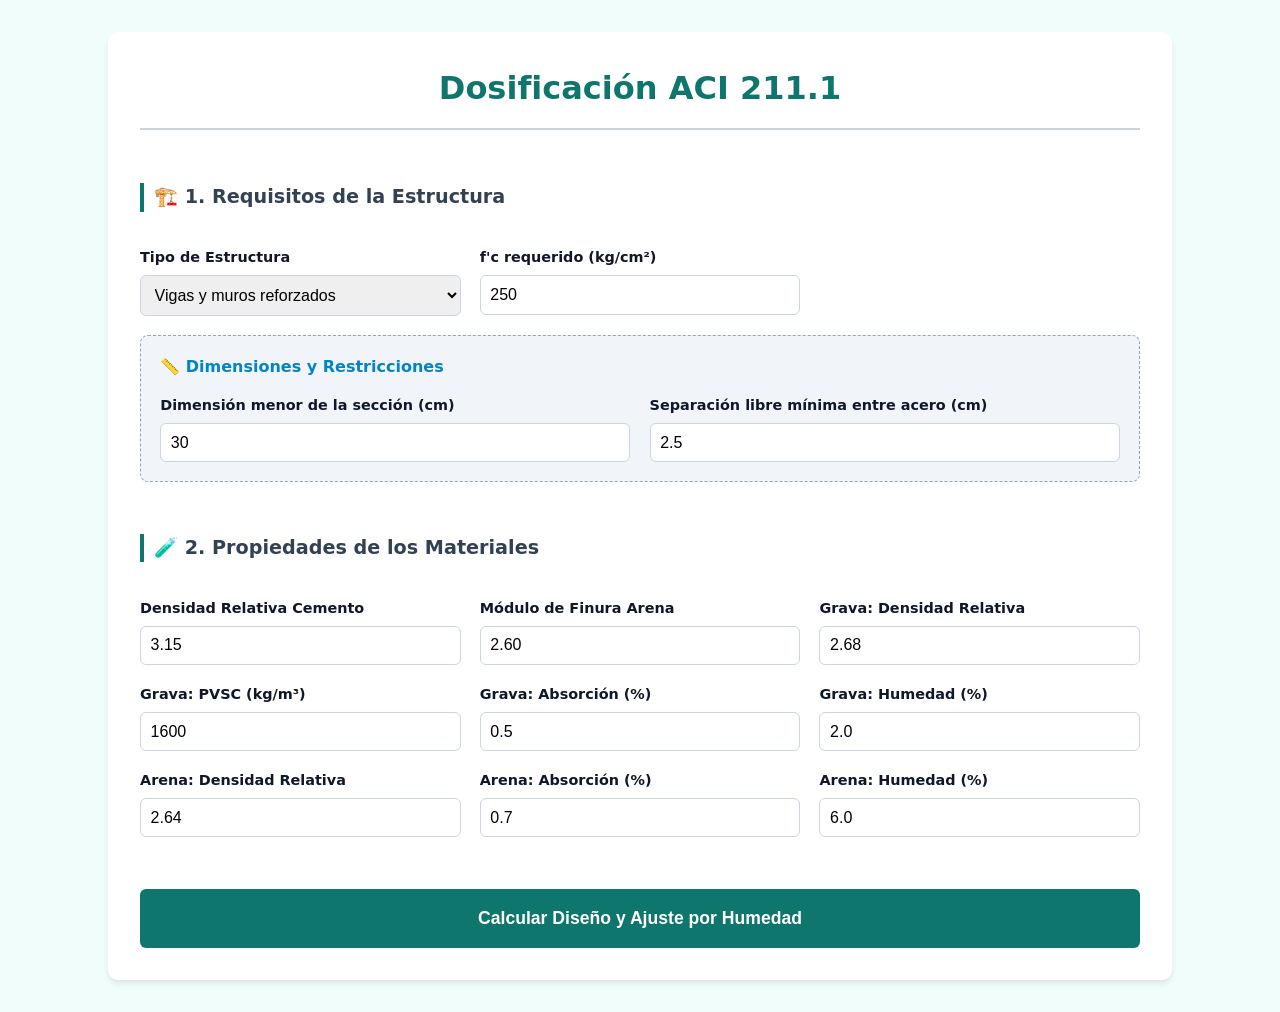
==== commit dab9c8a3: "Update index.html" ====
--- a/index.html
+++ b/index.html
@@ -5,14 +5,13 @@
     <meta name="viewport" content="width=device-width, initial-scale=1.0">
     <title>Calculadora ACI 211.1 Avanzada</title>
     <style>
-        :root { --primary: #0f766e; --bg: #f0fdfa; --card: #ffffff; --text: #0f172a; --border: #cbd5e1; --accent: #0284c7; --danger: #ef4444; }
+        :root { --primary: #0f766e; --bg: #f0fdfa; --card: #ffffff; --text: #0f172a; --border: #cbd5e1; --accent: #0284c7; }
         body { font-family: 'Segoe UI', system-ui, sans-serif; background-color: var(--bg); color: var(--text); margin: 0; padding: 2rem 1rem; line-height: 1.5; }
         .container { max-width: 1000px; margin: 0 auto; background: var(--card); padding: 2rem; border-radius: 10px; box-shadow: 0 4px 6px -1px rgba(0,0,0,0.1); }
         h1 { text-align: center; color: var(--primary); border-bottom: 2px solid var(--border); padding-bottom: 1rem; margin-top: 0; }
         .section-title { font-size: 1.2rem; font-weight: bold; margin: 2rem 0 1rem; color: #334155; border-left: 4px solid var(--primary); padding-left: 10px; grid-column: 1 / -1; }
         .grid { display: grid; grid-template-columns: repeat(auto-fit, minmax(280px, 1fr)); gap: 1.2rem; }
         .input-group { display: flex; flex-direction: column; gap: 0.4rem; }
-        .row-group { display: grid; grid-template-columns: 1fr 1fr; gap: 0.5rem; }
         label { font-size: 0.9rem; font-weight: 600; }
         input, select { padding: 0.6rem; border: 1px solid var(--border); border-radius: 6px; font-size: 1rem; }
         .full-width { grid-column: 1 / -1; }
@@ -20,19 +19,17 @@
         button:hover { background-color: #0d9488; transform: translateY(-2px); }
         .results { background: #f8fafc; padding: 1.5rem; border-radius: 8px; margin-top: 2rem; border: 1px solid var(--border); display: none; }
         .alert { background-color: #e0f2fe; border-left: 4px solid var(--accent); padding: 1.5rem; margin-bottom: 1.5rem; font-size: 1rem; }
-        .alert-danger { background-color: #fef2f2; border-left: 4px solid var(--danger); color: #991b1b; }
         .alert ul { margin: 0.5rem 0 0; padding-left: 1.5rem; }
         table { width: 100%; border-collapse: collapse; margin-top: 1rem; background: white; }
         th, td { padding: 0.8rem; text-align: center; border: 1px solid var(--border); }
         th { background-color: #f1f5f9; color: #334155; }
         .dynamic-section { background: #f1f5f9; padding: 1.2rem; border-radius: 8px; border: 1px dashed #94a3b8; }
-        .subtitle { font-size: 0.95rem; color: #475569; margin-bottom: 0.8rem; font-style: italic; }
     </style>
 </head>
 <body onload="actualizarCampos()">
 
 <div class="container">
-    <h1>Dosificación ACI 211.1 (Cálculo de Acero en 2D)</h1>
+    <h1>Dosificación ACI 211.1</h1>
     
     <div class="grid">
         <!-- 1. Datos del Elemento -->
@@ -44,7 +41,7 @@
                 <option value="vigas">Vigas y muros reforzados</option>
                 <option value="columnas">Columnas de edificios</option>
                 <option value="losas">Pavimentos y losas</option>
-                <option value="zapatas">Zapatas (Parrillas)</option>
+                <option value="zapatas">Zapatas</option>
             </select>
         </div>
         <div class="input-group">
@@ -52,82 +49,23 @@
             <input type="number" id="fc" value="250">
         </div>
         
-        <!-- Dinámico: Configuración de Acero (Vigas/Columnas) -->
-        <div class="full-width dynamic-section" id="aceroLineal">
-            <h4 style="margin-top: 0; color: var(--accent); margin-bottom: 0.5rem;">⚙️ Dimensiones y Armado (Vigas/Columnas)</h4>
-            <div class="subtitle">Indica las dimensiones de la cimbra y cómo se distribuye el acero.</div>
+        <!-- Dinámico: Dimensiones -->
+        <div class="full-width dynamic-section">
+            <h4 style="margin-top: 0; color: var(--accent); margin-bottom: 1rem;">📏 Dimensiones y Restricciones</h4>
             <div class="grid">
-                <div class="input-group"><label>Ancho / Base (cm)</label><input type="number" id="anchoSeccion" value="30"></div>
-                <div class="input-group"><label>Largo / Peralte / Altura (cm)</label><input type="number" id="largoSeccion" value="40"></div>
-                
-                <div class="input-group"><label>Recubrimiento libre al estribo (cm)</label><input type="number" step="0.5" id="recubrimiento" value="4.0"></div>
-                <div class="input-group">
-                    <label>Estribos (Transversales)</label>
-                    <select id="estribo">
-                        <option value="0">Sin estribos</option>
-                        <option value="0.64">#2 (1/4")</option>
-                        <option value="0.95" selected>#3 (3/8")</option>
-                        <option value="1.27">#4 (1/2")</option>
-                    </select>
-                </div>
-
-                <div class="input-group">
-                    <label>Varillas a lo largo del ANCHO (Ej. Lechos)</label>
-                    <div class="row-group">
-                        <select id="varillaAncho">
-                            <option value="0.95">#3 (3/8")</option>
-                            <option value="1.27">#4 (1/2")</option>
-                            <option value="1.59" selected>#5 (5/8")</option>
-                            <option value="1.91">#6 (3/4")</option>
-                            <option value="2.54">#8 (1")</option>
-                            <option value="3.18">#10 (1 1/4")</option>
-                        </select>
-                        <input type="number" id="cantVarillaAncho" placeholder="Cant. por cara" value="3" min="0">
-                    </div>
+                <div class="input-group" id="grupoAncho">
+                    <label>Dimensión menor de la sección (cm)</label>
+                    <input type="number" id="dimMenor" value="30">
                 </div>
                 
-                <div class="input-group">
-                    <label>Varillas a lo largo del LARGO (Laterales)</label>
-                    <div class="row-group">
-                        <select id="varillaLargo">
-                            <option value="0.95">#3 (3/8")</option>
-                            <option value="1.27">#4 (1/2")</option>
-                            <option value="1.59" selected>#5 (5/8")</option>
-                            <option value="1.91">#6 (3/4")</option>
-                            <option value="2.54">#8 (1")</option>
-                            <option value="3.18">#10 (1 1/4")</option>
-                        </select>
-                        <input type="number" id="cantVarillaLargo" placeholder="Cant. por cara" value="2" min="0">
-                    </div>
-                </div>
-            </div>
-        </div>
-
-        <!-- Dinámico: Configuración de Parrillas (Losas/Zapatas) -->
-        <div class="full-width dynamic-section" id="aceroParrilla" style="display:none;">
-            <h4 style="margin-top: 0; color: var(--accent); margin-bottom: 0.5rem;">⚙️ Configuración del Armado (Losas/Zapatas)</h4>
-            <div class="grid">
-                <div class="input-group" id="grupoEspesorLosa">
-                    <label>Espesor de la Losa (cm)</label>
+                <div class="input-group" id="grupoEspesor" style="display:none;">
+                    <label>Espesor de la losa (cm)</label>
                     <input type="number" id="espLosa" value="15">
                 </div>
-                <div class="input-group" id="grupoDimCimbraZapata" style="display:none;">
-                    <label>Lado más corto de la zapata (cm)</label>
-                    <input type="number" id="dimZapata" value="100">
-                </div>
+
                 <div class="input-group">
-                    <label>Calibre de Varilla</label>
-                    <select id="varillaParrilla">
-                        <option value="0.95" selected>#3 (3/8")</option>
-                        <option value="1.27">#4 (1/2")</option>
-                        <option value="1.59">#5 (5/8")</option>
-                        <option value="1.91">#6 (3/4")</option>
-                        <option value="2.54">#8 (1")</option>
-                    </select>
-                </div>
-                <div class="input-group">
-                    <label>Separación centro a centro (a cada... cm)</label>
-                    <input type="number" id="sepParrilla" value="20">
+                    <label>Separación libre mínima entre acero (cm)</label>
+                    <input type="number" step="0.5" id="sepLibre" value="2.5">
                 </div>
             </div>
         </div>
@@ -162,13 +100,14 @@
 <script>
     function actualizarCampos() {
         let tipo = document.getElementById('tipoEstructura').value;
-        let esLineal = (tipo === 'vigas' || tipo === 'columnas');
-        
-        document.getElementById('aceroLineal').style.display = esLineal ? 'block' : 'none';
-        document.getElementById('aceroParrilla').style.display = !esLineal ? 'block' : 'none';
-        
-        document.getElementById('grupoEspesorLosa').style.display = (tipo === 'losas') ? 'flex' : 'none';
-        document.getElementById('grupoDimCimbraZapata').style.display = (tipo === 'zapatas') ? 'flex' : 'none';
+        
+        if (tipo === 'losas') {
+            document.getElementById('grupoAncho').style.display = 'none';
+            document.getElementById('grupoEspesor').style.display = 'flex';
+        } else {
+            document.getElementById('grupoAncho').style.display = 'flex';
+            document.getElementById('grupoEspesor').style.display = 'none';
+        }
     }
 
     const tmnDisponibles = [9.5, 12.5, 19, 25, 37.5, 50]; 
@@ -214,87 +153,28 @@
         let fc = parseFloat(document.getElementById('fc').value);
         let mfArena = parseFloat(document.getElementById('mfArena').value);
         
-        let sepLibre = 999;
+        let sepLibre = parseFloat(document.getElementById('sepLibre').value);
         let tmn1 = 999, tmn2 = 999, tmn3 = 999;
-        let textoAcero = "";
-        let errorFisico = false;
-
-        if (tipo === 'vigas' || tipo === 'columnas') {
-            let ancho = parseFloat(document.getElementById('anchoSeccion').value);
-            let largo = parseFloat(document.getElementById('largoSeccion').value);
-            let recub = parseFloat(document.getElementById('recubrimiento').value);
-            let dEstribo = parseFloat(document.getElementById('estribo').value);
-            
-            let dAncho = parseFloat(document.getElementById('varillaAncho').value);
-            let cAncho = parseInt(document.getElementById('cantVarillaAncho').value) || 0;
-            
-            let dLargo = parseFloat(document.getElementById('varillaLargo').value);
-            let cLargo = parseInt(document.getElementById('cantVarillaLargo').value) || 0;
-
-            // Restricción 1: Dimensión más estrecha de la cimbra
-            let dimensionMinima = Math.min(ancho, largo);
-            tmn1 = (dimensionMinima / 5) * 10; 
-
-            // Restricción 2: Separación libre entre varillas en ambos ejes
-            let sepLibreAncho = 999;
-            let sepLibreLargo = 999;
-
-            if (cAncho > 1) {
-                let espacioEfectivoAncho = ancho - (2 * (recub + dEstribo));
-                sepLibreAncho = (espacioEfectivoAncho - (cAncho * dAncho)) / (cAncho - 1);
-                if(sepLibreAncho < 0) errorFisico = true;
-            }
-            if (cLargo > 1) {
-                let espacioEfectivoLargo = largo - (2 * (recub + dEstribo));
-                sepLibreLargo = (espacioEfectivoLargo - (cLargo * dLargo)) / (cLargo - 1);
-                if(sepLibreLargo < 0) errorFisico = true;
-            }
-
-            sepLibre = Math.min(sepLibreAncho, sepLibreLargo);
-            tmn2 = (sepLibre * 0.75) * 10;
-            
-            textoAcero = `Dimensión más estrecha (cimbra): ${dimensionMinima} cm. <br>
-                          Separación libre en el Ancho: <strong>${sepLibreAncho === 999 ? 'N/A' : sepLibreAncho.toFixed(2) + ' cm'}</strong>. <br>
-                          Separación libre en el Largo: <strong>${sepLibreLargo === 999 ? 'N/A' : sepLibreLargo.toFixed(2) + ' cm'}</strong>.`;
-        
+        let textoDimensiones = "";
+
+        // Regla General: 3/4 de la separación libre mínima
+        tmn2 = (sepLibre * 0.75) * 10;
+
+        if (tipo === 'losas') {
+            let espLosa = parseFloat(document.getElementById('espLosa').value);
+            // Regla Losas: 1/3 del espesor
+            tmn3 = (espLosa / 3) * 10;
+            textoDimensiones = `Límite por espesor de losa: ${(tmn3/10).toFixed(2)} cm.`;
         } else {
-            let dParrilla = parseFloat(document.getElementById('varillaParrilla').value);
-            let sepParrilla = parseFloat(document.getElementById('sepParrilla').value);
-            sepLibre = sepParrilla - dParrilla; 
-            tmn2 = (sepLibre * 0.75) * 10;
-            if(sepLibre < 0) errorFisico = true;
-            
-            if(tipo === 'losas'){
-                let espLosa = parseFloat(document.getElementById('espLosa').value);
-                tmn3 = (espLosa / 3) * 10;
-                tmn1 = 999; 
-                textoAcero = `Espesor de losa: ${espLosa} cm. <br> Separación libre de parrilla: <strong>${sepLibre.toFixed(2)} cm</strong>.`;
-            } else {
-                let dimZapata = parseFloat(document.getElementById('dimZapata').value);
-                tmn1 = (dimZapata / 5) * 10;
-                textoAcero = `Lado más corto de zapata: ${dimZapata} cm. <br> Separación libre de parrilla: <strong>${sepLibre.toFixed(2)} cm</strong>.`;
-            }
-        }
-
-        let boxAnalisis = document.getElementById('analisisEstructura');
-        document.getElementById('resultados').style.display = 'block';
-
-        if(errorFisico) {
-            boxAnalisis.className = "alert alert-danger";
-            boxAnalisis.innerHTML = `<strong>⚠️ ¡ALERTA DE DISEÑO! Choque de Acero detectado.</strong><br>
-                                     Físicamente no es posible acomodar esa cantidad de varillas en la sección indicada descontando los recubrimientos y estribos. La separación libre es negativa (las varillas se traslapan). <br><br>
-                                     <em>Solución: Aumente la sección del elemento o disminuya la cantidad de varillas por lecho.</em>`;
-            document.getElementById('contenedorTabla').style.display = 'none';
-            document.getElementById('resultados').scrollIntoView({ behavior: 'smooth' });
-            return;
-        } else {
-            boxAnalisis.className = "alert";
-            document.getElementById('contenedorTabla').style.display = 'block';
-        }
-
-        // Determinar TMN comercial
+            let dimMenor = parseFloat(document.getElementById('dimMenor').value);
+            // Regla Vigas/Cols/Zapatas: 1/5 de la dimensión menor
+            tmn1 = (dimMenor / 5) * 10; 
+            textoDimensiones = `Límite por dimensión de cimbra: ${(tmn1/10).toFixed(2)} cm.`;
+        }
+
         let limiteTMN = Math.min(tmn1, tmn2, tmn3);
         let tmnSeleccionado = 9.5; 
+        
         for (let i = tmnDisponibles.length - 1; i >= 0; i--) {
             if (tmnDisponibles[i] <= limiteTMN) {
                 tmnSeleccionado = tmnDisponibles[i];
@@ -337,12 +217,15 @@
         let gravaFinal = pesoGravaSeca * (1 + (hG/100));
         let arenaFinal = pesoArenaSeca * (1 + (hA/100));
 
-        boxAnalisis.innerHTML = `
-            <strong>📝 Resumen de Decisiones del Sistema:</strong>
+        // UI Resultados
+        document.getElementById('resultados').style.display = 'block';
+        document.getElementById('analisisEstructura').innerHTML = `
+            <strong>📝 Resumen de Restricciones (ACI):</strong>
             <ul>
-                <li>${textoAcero}</li>
-                <li><strong>TMN Máximo Teórico:</strong> ${(limiteTMN/10).toFixed(2)} cm. Se asignó agregado de <strong>${tmnNombres[tmnSeleccionado]} (${tmnSeleccionado} mm)</strong> para evitar "panales" (oquedades).</li>
-                <li><strong>Revenimiento sugerido:</strong> Máximo ${revMax} cm según la ACI Tabla 6.3.1.</li>
+                <li>${textoDimensiones}</li>
+                <li>Límite por separación libre de acero: ${(tmn2/10).toFixed(2)} cm.</li>
+                <li><strong>TMN Máximo Teórico:</strong> ${(limiteTMN/10).toFixed(2)} cm. Se asignó grava comercial de <strong>${tmnNombres[tmnSeleccionado]} (${tmnSeleccionado} mm)</strong>.</li>
+                <li><strong>Revenimiento sugerido:</strong> Máximo ${revMax} cm.</li>
                 <li><strong>Resistencia de Diseño ($f'cr$):</strong> ${fcr.toFixed(2)} kg/cm² (Con Relación A/C de ${ac.toFixed(3)}).</li>
             </ul>
         `;
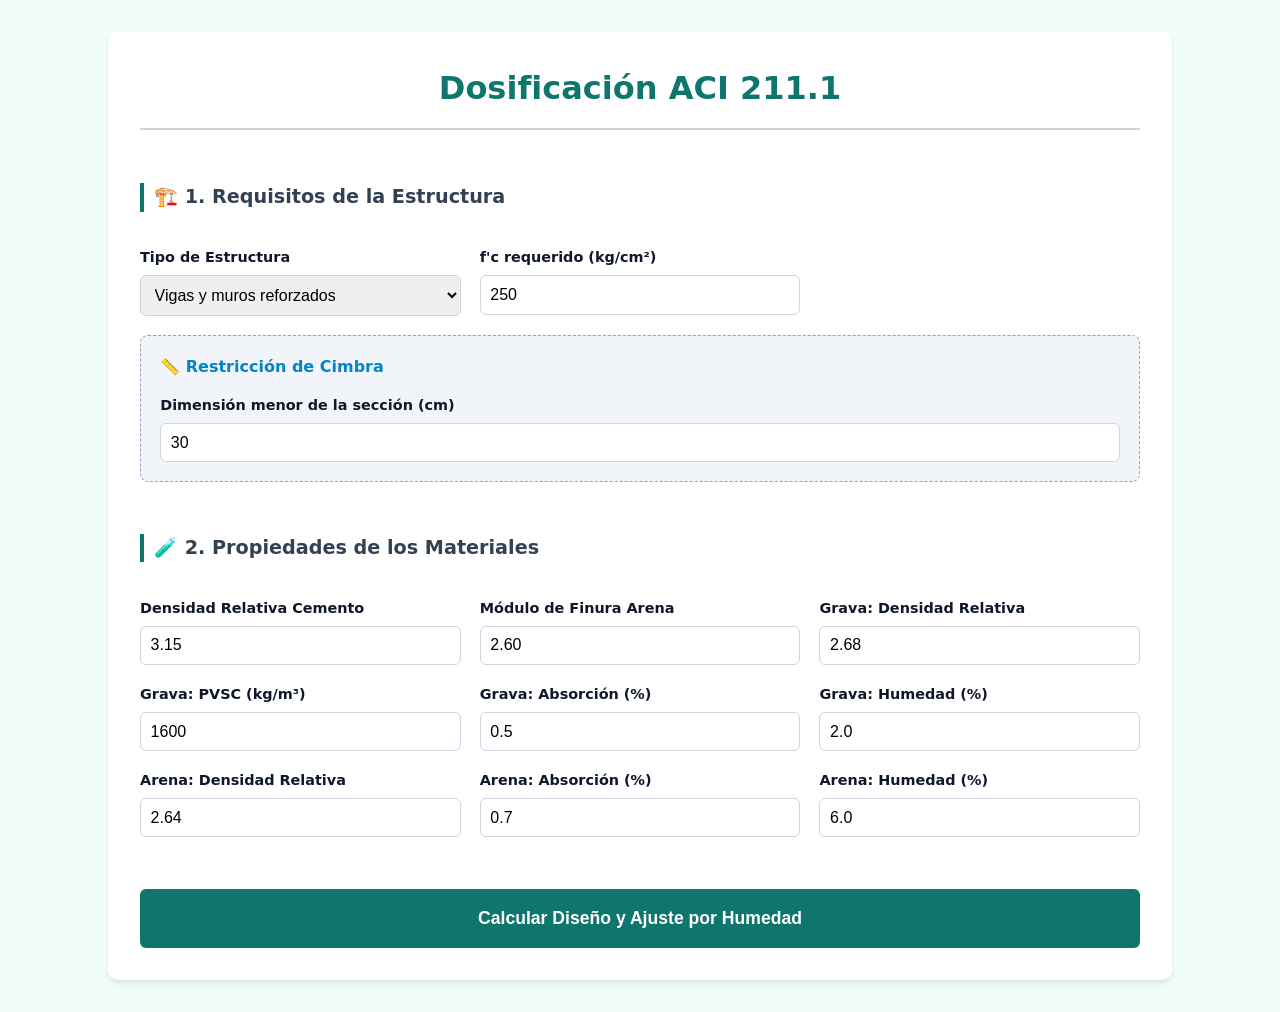
==== commit 3c275071: "Update index.html" ====
--- a/index.html
+++ b/index.html
@@ -3,7 +3,7 @@
 <head>
     <meta charset="UTF-8">
     <meta name="viewport" content="width=device-width, initial-scale=1.0">
-    <title>Calculadora ACI 211.1 Avanzada</title>
+    <title>Calculadora ACI 211.1 Práctica</title>
     <style>
         :root { --primary: #0f766e; --bg: #f0fdfa; --card: #ffffff; --text: #0f172a; --border: #cbd5e1; --accent: #0284c7; }
         body { font-family: 'Segoe UI', system-ui, sans-serif; background-color: var(--bg); color: var(--text); margin: 0; padding: 2rem 1rem; line-height: 1.5; }
@@ -51,7 +51,7 @@
         
         <!-- Dinámico: Dimensiones -->
         <div class="full-width dynamic-section">
-            <h4 style="margin-top: 0; color: var(--accent); margin-bottom: 1rem;">📏 Dimensiones y Restricciones</h4>
+            <h4 style="margin-top: 0; color: var(--accent); margin-bottom: 1rem;">📏 Restricción de Cimbra</h4>
             <div class="grid">
                 <div class="input-group" id="grupoAncho">
                     <label>Dimensión menor de la sección (cm)</label>
@@ -61,11 +61,6 @@
                 <div class="input-group" id="grupoEspesor" style="display:none;">
                     <label>Espesor de la losa (cm)</label>
                     <input type="number" id="espLosa" value="15">
-                </div>
-
-                <div class="input-group">
-                    <label>Separación libre mínima entre acero (cm)</label>
-                    <input type="number" step="0.5" id="sepLibre" value="2.5">
                 </div>
             </div>
         </div>
@@ -153,12 +148,8 @@
         let fc = parseFloat(document.getElementById('fc').value);
         let mfArena = parseFloat(document.getElementById('mfArena').value);
         
-        let sepLibre = parseFloat(document.getElementById('sepLibre').value);
-        let tmn1 = 999, tmn2 = 999, tmn3 = 999;
+        let tmn1 = 999, tmn3 = 999;
         let textoDimensiones = "";
-
-        // Regla General: 3/4 de la separación libre mínima
-        tmn2 = (sepLibre * 0.75) * 10;
 
         if (tipo === 'losas') {
             let espLosa = parseFloat(document.getElementById('espLosa').value);
@@ -172,7 +163,7 @@
             textoDimensiones = `Límite por dimensión de cimbra: ${(tmn1/10).toFixed(2)} cm.`;
         }
 
-        let limiteTMN = Math.min(tmn1, tmn2, tmn3);
+        let limiteTMN = Math.min(tmn1, tmn3);
         let tmnSeleccionado = 9.5; 
         
         for (let i = tmnDisponibles.length - 1; i >= 0; i--) {
@@ -223,7 +214,6 @@
             <strong>📝 Resumen de Restricciones (ACI):</strong>
             <ul>
                 <li>${textoDimensiones}</li>
-                <li>Límite por separación libre de acero: ${(tmn2/10).toFixed(2)} cm.</li>
                 <li><strong>TMN Máximo Teórico:</strong> ${(limiteTMN/10).toFixed(2)} cm. Se asignó grava comercial de <strong>${tmnNombres[tmnSeleccionado]} (${tmnSeleccionado} mm)</strong>.</li>
                 <li><strong>Revenimiento sugerido:</strong> Máximo ${revMax} cm.</li>
                 <li><strong>Resistencia de Diseño ($f'cr$):</strong> ${fcr.toFixed(2)} kg/cm² (Con Relación A/C de ${ac.toFixed(3)}).</li>
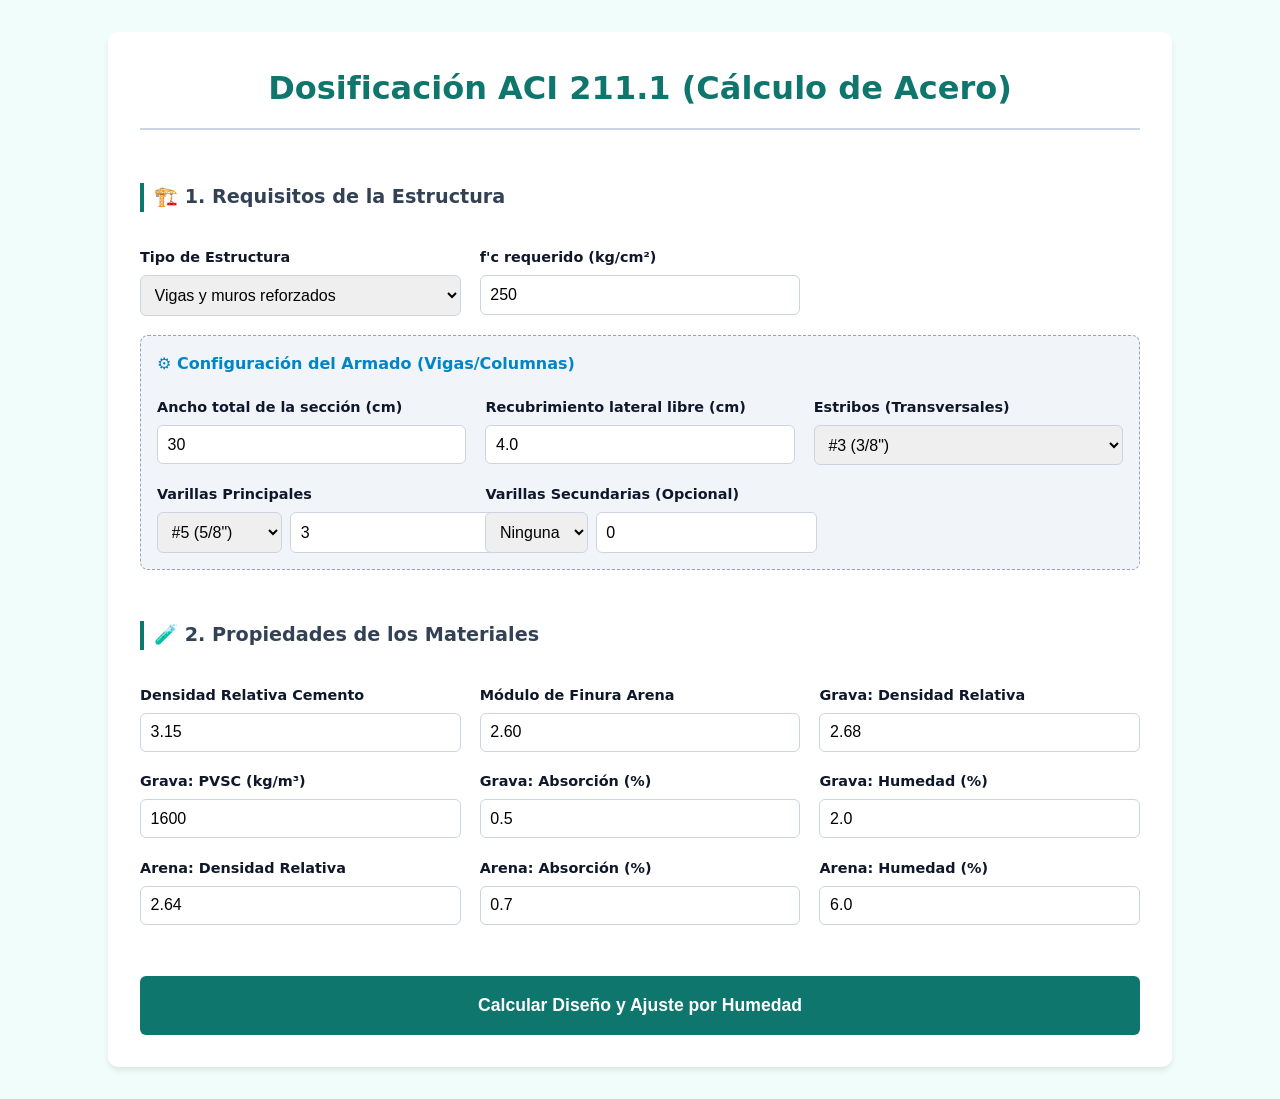
==== commit 6fc2dad8: "Update index.html" ====
--- a/index.html
+++ b/index.html
@@ -3,7 +3,7 @@
 <head>
     <meta charset="UTF-8">
     <meta name="viewport" content="width=device-width, initial-scale=1.0">
-    <title>Calculadora ACI 211.1 Práctica</title>
+    <title>Calculadora ACI 211.1 Avanzada</title>
     <style>
         :root { --primary: #0f766e; --bg: #f0fdfa; --card: #ffffff; --text: #0f172a; --border: #cbd5e1; --accent: #0284c7; }
         body { font-family: 'Segoe UI', system-ui, sans-serif; background-color: var(--bg); color: var(--text); margin: 0; padding: 2rem 1rem; line-height: 1.5; }
@@ -12,6 +12,7 @@
         .section-title { font-size: 1.2rem; font-weight: bold; margin: 2rem 0 1rem; color: #334155; border-left: 4px solid var(--primary); padding-left: 10px; grid-column: 1 / -1; }
         .grid { display: grid; grid-template-columns: repeat(auto-fit, minmax(280px, 1fr)); gap: 1.2rem; }
         .input-group { display: flex; flex-direction: column; gap: 0.4rem; }
+        .row-group { display: grid; grid-template-columns: 1fr 1fr; gap: 0.5rem; }
         label { font-size: 0.9rem; font-weight: 600; }
         input, select { padding: 0.6rem; border: 1px solid var(--border); border-radius: 6px; font-size: 1rem; }
         .full-width { grid-column: 1 / -1; }
@@ -23,13 +24,13 @@
         table { width: 100%; border-collapse: collapse; margin-top: 1rem; background: white; }
         th, td { padding: 0.8rem; text-align: center; border: 1px solid var(--border); }
         th { background-color: #f1f5f9; color: #334155; }
-        .dynamic-section { background: #f1f5f9; padding: 1.2rem; border-radius: 8px; border: 1px dashed #94a3b8; }
+        .dynamic-section { background: #f1f5f9; padding: 1rem; border-radius: 8px; border: 1px dashed #94a3b8; }
     </style>
 </head>
 <body onload="actualizarCampos()">
 
 <div class="container">
-    <h1>Dosificación ACI 211.1</h1>
+    <h1>Dosificación ACI 211.1 (Cálculo de Acero)</h1>
     
     <div class="grid">
         <!-- 1. Datos del Elemento -->
@@ -41,7 +42,7 @@
                 <option value="vigas">Vigas y muros reforzados</option>
                 <option value="columnas">Columnas de edificios</option>
                 <option value="losas">Pavimentos y losas</option>
-                <option value="zapatas">Zapatas</option>
+                <option value="zapatas">Zapatas (Parrillas)</option>
             </select>
         </div>
         <div class="input-group">
@@ -49,18 +50,80 @@
             <input type="number" id="fc" value="250">
         </div>
         
-        <!-- Dinámico: Dimensiones -->
-        <div class="full-width dynamic-section">
-            <h4 style="margin-top: 0; color: var(--accent); margin-bottom: 1rem;">📏 Restricción de Cimbra</h4>
+        <!-- Dinámico: Configuración de Acero -->
+        <div class="full-width dynamic-section" id="aceroLineal">
+            <h4 style="margin-top: 0; color: var(--accent);">⚙️ Configuración del Armado (Vigas/Columnas)</h4>
             <div class="grid">
-                <div class="input-group" id="grupoAncho">
-                    <label>Dimensión menor de la sección (cm)</label>
-                    <input type="number" id="dimMenor" value="30">
-                </div>
+                <div class="input-group"><label>Ancho total de la sección (cm)</label><input type="number" id="anchoSeccion" value="30"></div>
+                <div class="input-group"><label>Recubrimiento lateral libre (cm)</label><input type="number" step="0.5" id="recubrimiento" value="4.0"></div>
                 
-                <div class="input-group" id="grupoEspesor" style="display:none;">
-                    <label>Espesor de la losa (cm)</label>
+                <div class="input-group">
+                    <label>Estribos (Transversales)</label>
+                    <select id="estribo">
+                        <option value="0">Sin estribos</option>
+                        <option value="0.64">#2 (1/4")</option>
+                        <option value="0.95" selected>#3 (3/8")</option>
+                        <option value="1.27">#4 (1/2")</option>
+                    </select>
+                </div>
+
+                <div class="input-group">
+                    <label>Varillas Principales</label>
+                    <div class="row-group">
+                        <select id="varilla1">
+                            <option value="0.95">#3 (3/8")</option>
+                            <option value="1.27">#4 (1/2")</option>
+                            <option value="1.59" selected>#5 (5/8")</option>
+                            <option value="1.91">#6 (3/4")</option>
+                            <option value="2.54">#8 (1")</option>
+                            <option value="3.18">#10 (1 1/4")</option>
+                        </select>
+                        <input type="number" id="cantVarilla1" placeholder="Cant." value="3" min="1">
+                    </div>
+                </div>
+                
+                <div class="input-group">
+                    <label>Varillas Secundarias (Opcional)</label>
+                    <div class="row-group">
+                        <select id="varilla2">
+                            <option value="0">Ninguna</option>
+                            <option value="0.95">#3 (3/8")</option>
+                            <option value="1.27">#4 (1/2")</option>
+                            <option value="1.59">#5 (5/8")</option>
+                            <option value="1.91">#6 (3/4")</option>
+                            <option value="2.54">#8 (1")</option>
+                        </select>
+                        <input type="number" id="cantVarilla2" placeholder="Cant." value="0" min="0">
+                    </div>
+                </div>
+            </div>
+        </div>
+
+        <!-- Dinámico: Configuración de Parrillas (Losas/Zapatas) -->
+        <div class="full-width dynamic-section" id="aceroParrilla" style="display:none;">
+            <h4 style="margin-top: 0; color: var(--accent);">⚙️ Configuración del Armado (Losas/Zapatas)</h4>
+            <div class="grid">
+                <div class="input-group" id="grupoEspesorLosa">
+                    <label>Espesor de la Losa (cm)</label>
                     <input type="number" id="espLosa" value="15">
+                </div>
+                <div class="input-group" id="grupoDimCimbraZapata" style="display:none;">
+                    <label>Dimensión mínima de excavación/cimbra (cm)</label>
+                    <input type="number" id="dimZapata" value="100">
+                </div>
+                <div class="input-group">
+                    <label>Calibre de Varilla</label>
+                    <select id="varillaParrilla">
+                        <option value="0.95" selected>#3 (3/8")</option>
+                        <option value="1.27">#4 (1/2")</option>
+                        <option value="1.59">#5 (5/8")</option>
+                        <option value="1.91">#6 (3/4")</option>
+                        <option value="2.54">#8 (1")</option>
+                    </select>
+                </div>
+                <div class="input-group">
+                    <label>Separación centro a centro (a cada... cm)</label>
+                    <input type="number" id="sepParrilla" value="20">
                 </div>
             </div>
         </div>
@@ -85,24 +148,22 @@
     <!-- Resultados -->
     <div class="results" id="resultados">
         <div class="alert" id="analisisEstructura"></div>
-        <div id="contenedorTabla">
-            <h3>Proporciones Finales para 1 m³ (Ajustadas a Obra)</h3>
-            <table id="tablaFinal"></table>
-        </div>
+        <h3>Proporciones Finales para 1 m³ (Ajustadas a Obra)</h3>
+        <table id="tablaFinal"></table>
     </div>
 </div>
 
 <script>
+    // Mostrar/Ocultar campos dinámicos
     function actualizarCampos() {
         let tipo = document.getElementById('tipoEstructura').value;
-        
-        if (tipo === 'losas') {
-            document.getElementById('grupoAncho').style.display = 'none';
-            document.getElementById('grupoEspesor').style.display = 'flex';
-        } else {
-            document.getElementById('grupoAncho').style.display = 'flex';
-            document.getElementById('grupoEspesor').style.display = 'none';
-        }
+        let esLineal = (tipo === 'vigas' || tipo === 'columnas');
+        
+        document.getElementById('aceroLineal').style.display = esLineal ? 'block' : 'none';
+        document.getElementById('aceroParrilla').style.display = !esLineal ? 'block' : 'none';
+        
+        document.getElementById('grupoEspesorLosa').style.display = (tipo === 'losas') ? 'flex' : 'none';
+        document.getElementById('grupoDimCimbraZapata').style.display = (tipo === 'zapatas') ? 'flex' : 'none';
     }
 
     const tmnDisponibles = [9.5, 12.5, 19, 25, 37.5, 50]; 
@@ -148,24 +209,61 @@
         let fc = parseFloat(document.getElementById('fc').value);
         let mfArena = parseFloat(document.getElementById('mfArena').value);
         
-        let tmn1 = 999, tmn3 = 999;
-        let textoDimensiones = "";
-
-        if (tipo === 'losas') {
-            let espLosa = parseFloat(document.getElementById('espLosa').value);
-            // Regla Losas: 1/3 del espesor
-            tmn3 = (espLosa / 3) * 10;
-            textoDimensiones = `Límite por espesor de losa: ${(tmn3/10).toFixed(2)} cm.`;
-        } else {
-            let dimMenor = parseFloat(document.getElementById('dimMenor').value);
-            // Regla Vigas/Cols/Zapatas: 1/5 de la dimensión menor
-            tmn1 = (dimMenor / 5) * 10; 
-            textoDimensiones = `Límite por dimensión de cimbra: ${(tmn1/10).toFixed(2)} cm.`;
+        let sepLibre = 0;
+        let tmn1 = 999, tmn2 = 999, tmn3 = 999;
+        let textoAcero = "";
+
+        // LÓGICA DE SEPARACIÓN LIBRE Y LÍMITES DE TMN
+        if (tipo === 'vigas' || tipo === 'columnas') {
+            let ancho = parseFloat(document.getElementById('anchoSeccion').value);
+            let recub = parseFloat(document.getElementById('recubrimiento').value);
+            let dEstribo = parseFloat(document.getElementById('estribo').value);
+            
+            let d1 = parseFloat(document.getElementById('varilla1').value);
+            let c1 = parseFloat(document.getElementById('cantVarilla1').value) || 0;
+            
+            let d2 = parseFloat(document.getElementById('varilla2').value);
+            let c2 = parseFloat(document.getElementById('cantVarilla2').value) || 0;
+
+            let aceroTotalAncho = (d1 * c1) + (d2 * c2);
+            let totalVarillas = c1 + c2;
+            let espacios = totalVarillas - 1;
+
+            // El ancho útil se reduce por los recubrimientos de ambos lados Y los estribos de ambos lados
+            let anchoEfectivo = ancho - (2 * (recub + dEstribo));
+
+            if (espacios > 0) {
+                sepLibre = (anchoEfectivo - aceroTotalAncho) / espacios;
+            } else {
+                sepLibre = 999; // 1 sola varilla (sin conflicto de separación)
+            }
+
+            tmn1 = (ancho / 5) * 10; 
+            tmn2 = (sepLibre * 0.75) * 10;
+            textoAcero = `Se restó el recubrimiento y estribos dejando un ancho útil de ${anchoEfectivo.toFixed(2)} cm repartido en ${espacios} espacios. Separación libre entre varillas: <strong>${sepLibre.toFixed(2)} cm</strong>.`;
+        
+        } else { // Losas y Zapatas
+            let dParrilla = parseFloat(document.getElementById('varillaParrilla').value);
+            let sepParrilla = parseFloat(document.getElementById('sepParrilla').value);
+            sepLibre = sepParrilla - dParrilla; 
+            
+            tmn2 = (sepLibre * 0.75) * 10;
+            
+            if(tipo === 'losas'){
+                let espLosa = parseFloat(document.getElementById('espLosa').value);
+                tmn3 = (espLosa / 3) * 10;
+                tmn1 = 999; 
+                textoAcero = `Separación a cada ${sepParrilla} cm menos diámetro de varilla (${dParrilla} cm). Separación libre: <strong>${sepLibre.toFixed(2)} cm</strong>.`;
+            } else {
+                let dimZapata = parseFloat(document.getElementById('dimZapata').value);
+                tmn1 = (dimZapata / 5) * 10;
+                textoAcero = `Separación a cada ${sepParrilla} cm menos diámetro de varilla (${dParrilla} cm). Separación libre: <strong>${sepLibre.toFixed(2)} cm</strong>.`;
+            }
         }
 
-        let limiteTMN = Math.min(tmn1, tmn3);
+        // Determinar TMN comercial
+        let limiteTMN = Math.min(tmn1, tmn2, tmn3);
         let tmnSeleccionado = 9.5; 
-        
         for (let i = tmnDisponibles.length - 1; i >= 0; i--) {
             if (tmnDisponibles[i] <= limiteTMN) {
                 tmnSeleccionado = tmnDisponibles[i];
@@ -211,11 +309,11 @@
         // UI Resultados
         document.getElementById('resultados').style.display = 'block';
         document.getElementById('analisisEstructura').innerHTML = `
-            <strong>📝 Resumen de Restricciones (ACI):</strong>
+            <strong>📝 Resumen de Decisiones del Sistema:</strong>
             <ul>
-                <li>${textoDimensiones}</li>
-                <li><strong>TMN Máximo Teórico:</strong> ${(limiteTMN/10).toFixed(2)} cm. Se asignó grava comercial de <strong>${tmnNombres[tmnSeleccionado]} (${tmnSeleccionado} mm)</strong>.</li>
-                <li><strong>Revenimiento sugerido:</strong> Máximo ${revMax} cm.</li>
+                <li>${textoAcero}</li>
+                <li><strong>TMN Máximo Teórico:</strong> ${(limiteTMN/10).toFixed(2)} cm. Se asignó agregado de <strong>${tmnNombres[tmnSeleccionado]} (${tmnSeleccionado} mm)</strong> para evitar "panales".</li>
+                <li><strong>Revenimiento sugerido:</strong> Máximo ${revMax} cm según la ACI Tabla 6.3.1.</li>
                 <li><strong>Resistencia de Diseño ($f'cr$):</strong> ${fcr.toFixed(2)} kg/cm² (Con Relación A/C de ${ac.toFixed(3)}).</li>
             </ul>
         `;
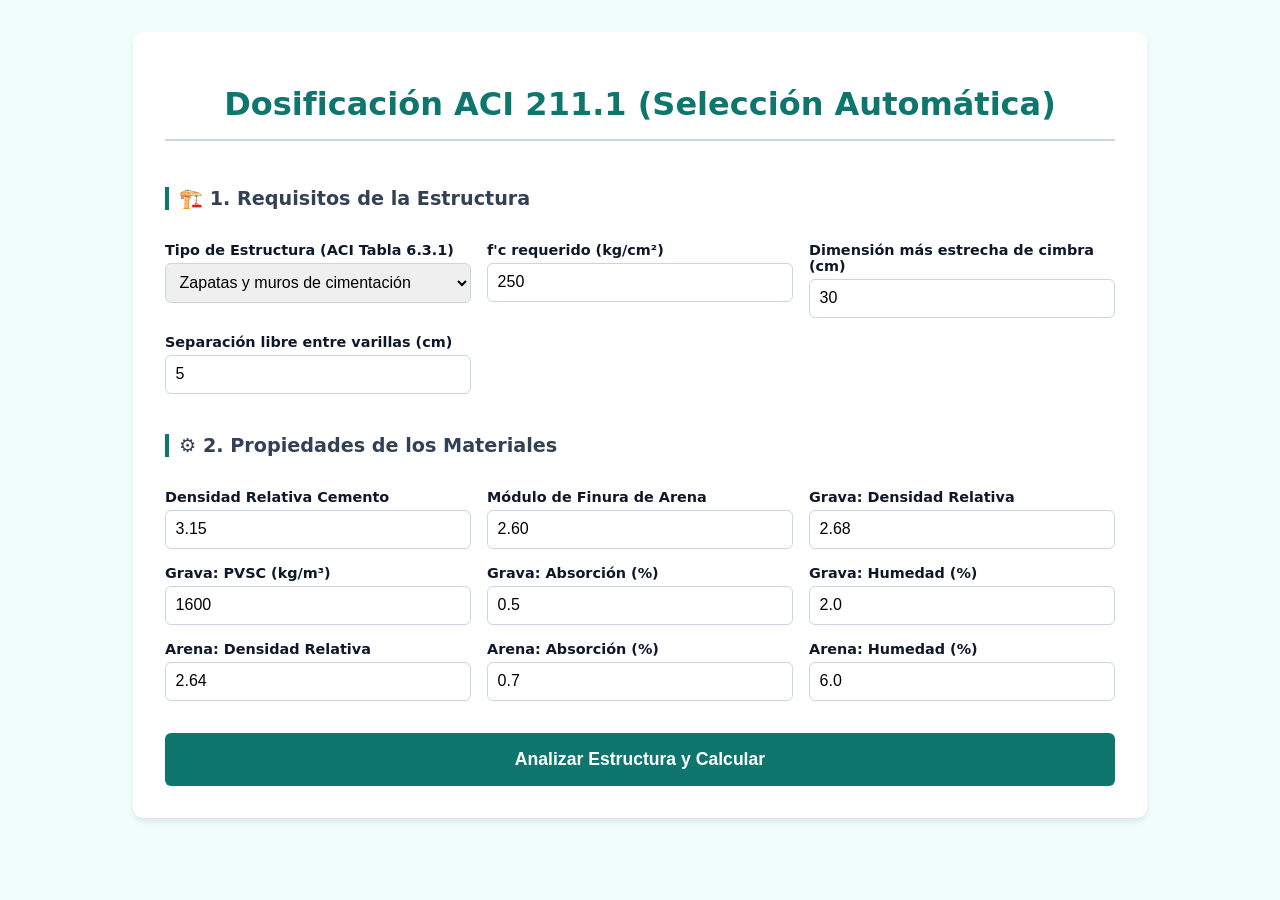
==== commit 5cff92f1: "Update index.html" ====
--- a/index.html
+++ b/index.html
@@ -5,177 +5,104 @@
     <meta name="viewport" content="width=device-width, initial-scale=1.0">
     <title>Calculadora ACI 211.1 Avanzada</title>
     <style>
-        :root { --primary: #0f766e; --bg: #f0fdfa; --card: #ffffff; --text: #0f172a; --border: #cbd5e1; --accent: #0284c7; }
-        body { font-family: 'Segoe UI', system-ui, sans-serif; background-color: var(--bg); color: var(--text); margin: 0; padding: 2rem 1rem; line-height: 1.5; }
-        .container { max-width: 1000px; margin: 0 auto; background: var(--card); padding: 2rem; border-radius: 10px; box-shadow: 0 4px 6px -1px rgba(0,0,0,0.1); }
-        h1 { text-align: center; color: var(--primary); border-bottom: 2px solid var(--border); padding-bottom: 1rem; margin-top: 0; }
-        .section-title { font-size: 1.2rem; font-weight: bold; margin: 2rem 0 1rem; color: #334155; border-left: 4px solid var(--primary); padding-left: 10px; grid-column: 1 / -1; }
-        .grid { display: grid; grid-template-columns: repeat(auto-fit, minmax(280px, 1fr)); gap: 1.2rem; }
-        .input-group { display: flex; flex-direction: column; gap: 0.4rem; }
-        .row-group { display: grid; grid-template-columns: 1fr 1fr; gap: 0.5rem; }
+        :root { --primary: #0f766e; --bg: #f0fdfa; --card: #ffffff; --text: #0f172a; --border: #cbd5e1; }
+        body { font-family: 'Segoe UI', system-ui, sans-serif; background-color: var(--bg); color: var(--text); margin: 0; padding: 2rem 1rem; }
+        .container { max-width: 950px; margin: 0 auto; background: var(--card); padding: 2rem; border-radius: 10px; box-shadow: 0 4px 6px -1px rgba(0,0,0,0.1); }
+        h1 { text-align: center; color: var(--primary); border-bottom: 2px solid var(--border); padding-bottom: 1rem; }
+        .section-title { font-size: 1.2rem; font-weight: bold; margin: 1.5rem 0 1rem; color: #334155; border-left: 4px solid var(--primary); padding-left: 10px; }
+        .grid { display: grid; grid-template-columns: repeat(auto-fit, minmax(250px, 1fr)); gap: 1rem; }
+        .input-group { display: flex; flex-direction: column; gap: 0.3rem; }
         label { font-size: 0.9rem; font-weight: 600; }
         input, select { padding: 0.6rem; border: 1px solid var(--border); border-radius: 6px; font-size: 1rem; }
         .full-width { grid-column: 1 / -1; }
-        button { background-color: var(--primary); color: white; border: none; padding: 1.2rem; font-size: 1.1rem; border-radius: 6px; cursor: pointer; transition: 0.2s; margin-top: 2rem; width: 100%; font-weight: bold; }
-        button:hover { background-color: #0d9488; transform: translateY(-2px); }
+        button { background-color: var(--primary); color: white; border: none; padding: 1rem; font-size: 1.1rem; border-radius: 6px; cursor: pointer; transition: 0.2s; margin-top: 1rem; width: 100%; font-weight: bold; }
+        button:hover { background-color: #0d9488; }
         .results { background: #f8fafc; padding: 1.5rem; border-radius: 8px; margin-top: 2rem; border: 1px solid var(--border); display: none; }
-        .alert { background-color: #e0f2fe; border-left: 4px solid var(--accent); padding: 1.5rem; margin-bottom: 1.5rem; font-size: 1rem; }
-        .alert ul { margin: 0.5rem 0 0; padding-left: 1.5rem; }
+        .alert { background-color: #e0f2fe; border-left: 4px solid #0284c7; padding: 1rem; margin-bottom: 1rem; font-size: 0.95rem; }
         table { width: 100%; border-collapse: collapse; margin-top: 1rem; background: white; }
         th, td { padding: 0.8rem; text-align: center; border: 1px solid var(--border); }
-        th { background-color: #f1f5f9; color: #334155; }
-        .dynamic-section { background: #f1f5f9; padding: 1rem; border-radius: 8px; border: 1px dashed #94a3b8; }
+        th { background-color: #f1f5f9; }
     </style>
 </head>
-<body onload="actualizarCampos()">
+<body>
 
 <div class="container">
-    <h1>Dosificación ACI 211.1 (Cálculo de Acero)</h1>
+    <h1>Dosificación ACI 211.1 (Selección Automática)</h1>
     
     <div class="grid">
-        <!-- 1. Datos del Elemento -->
-        <div class="section-title">🏗️ 1. Requisitos de la Estructura</div>
-        
-        <div class="input-group">
-            <label>Tipo de Estructura</label>
+        <div class="full-width section-title">🏗️ 1. Requisitos de la Estructura</div>
+        
+        <div class="input-group">
+            <label>Tipo de Estructura (ACI Tabla 6.3.1)</label>
             <select id="tipoEstructura" onchange="actualizarCampos()">
+                <option value="zapatas">Zapatas y muros de cimentación</option>
                 <option value="vigas">Vigas y muros reforzados</option>
                 <option value="columnas">Columnas de edificios</option>
                 <option value="losas">Pavimentos y losas</option>
-                <option value="zapatas">Zapatas (Parrillas)</option>
             </select>
         </div>
         <div class="input-group">
             <label>f'c requerido (kg/cm²)</label>
             <input type="number" id="fc" value="250">
         </div>
-        
-        <!-- Dinámico: Configuración de Acero -->
-        <div class="full-width dynamic-section" id="aceroLineal">
-            <h4 style="margin-top: 0; color: var(--accent);">⚙️ Configuración del Armado (Vigas/Columnas)</h4>
-            <div class="grid">
-                <div class="input-group"><label>Ancho total de la sección (cm)</label><input type="number" id="anchoSeccion" value="30"></div>
-                <div class="input-group"><label>Recubrimiento lateral libre (cm)</label><input type="number" step="0.5" id="recubrimiento" value="4.0"></div>
-                
-                <div class="input-group">
-                    <label>Estribos (Transversales)</label>
-                    <select id="estribo">
-                        <option value="0">Sin estribos</option>
-                        <option value="0.64">#2 (1/4")</option>
-                        <option value="0.95" selected>#3 (3/8")</option>
-                        <option value="1.27">#4 (1/2")</option>
-                    </select>
-                </div>
-
-                <div class="input-group">
-                    <label>Varillas Principales</label>
-                    <div class="row-group">
-                        <select id="varilla1">
-                            <option value="0.95">#3 (3/8")</option>
-                            <option value="1.27">#4 (1/2")</option>
-                            <option value="1.59" selected>#5 (5/8")</option>
-                            <option value="1.91">#6 (3/4")</option>
-                            <option value="2.54">#8 (1")</option>
-                            <option value="3.18">#10 (1 1/4")</option>
-                        </select>
-                        <input type="number" id="cantVarilla1" placeholder="Cant." value="3" min="1">
-                    </div>
-                </div>
-                
-                <div class="input-group">
-                    <label>Varillas Secundarias (Opcional)</label>
-                    <div class="row-group">
-                        <select id="varilla2">
-                            <option value="0">Ninguna</option>
-                            <option value="0.95">#3 (3/8")</option>
-                            <option value="1.27">#4 (1/2")</option>
-                            <option value="1.59">#5 (5/8")</option>
-                            <option value="1.91">#6 (3/4")</option>
-                            <option value="2.54">#8 (1")</option>
-                        </select>
-                        <input type="number" id="cantVarilla2" placeholder="Cant." value="0" min="0">
-                    </div>
-                </div>
-            </div>
-        </div>
-
-        <!-- Dinámico: Configuración de Parrillas (Losas/Zapatas) -->
-        <div class="full-width dynamic-section" id="aceroParrilla" style="display:none;">
-            <h4 style="margin-top: 0; color: var(--accent);">⚙️ Configuración del Armado (Losas/Zapatas)</h4>
-            <div class="grid">
-                <div class="input-group" id="grupoEspesorLosa">
-                    <label>Espesor de la Losa (cm)</label>
-                    <input type="number" id="espLosa" value="15">
-                </div>
-                <div class="input-group" id="grupoDimCimbraZapata" style="display:none;">
-                    <label>Dimensión mínima de excavación/cimbra (cm)</label>
-                    <input type="number" id="dimZapata" value="100">
-                </div>
-                <div class="input-group">
-                    <label>Calibre de Varilla</label>
-                    <select id="varillaParrilla">
-                        <option value="0.95" selected>#3 (3/8")</option>
-                        <option value="1.27">#4 (1/2")</option>
-                        <option value="1.59">#5 (5/8")</option>
-                        <option value="1.91">#6 (3/4")</option>
-                        <option value="2.54">#8 (1")</option>
-                    </select>
-                </div>
-                <div class="input-group">
-                    <label>Separación centro a centro (a cada... cm)</label>
-                    <input type="number" id="sepParrilla" value="20">
-                </div>
-            </div>
-        </div>
-
-        <!-- 2. Propiedades -->
-        <div class="full-width section-title">🧪 2. Propiedades de los Materiales</div>
+        <div class="input-group">
+            <label>Dimensión más estrecha de cimbra (cm)</label>
+            <input type="number" id="dimCimbra" value="30">
+        </div>
+        <div class="input-group">
+            <label>Separación libre entre varillas (cm)</label>
+            <input type="number" id="sepVarillas" value="5">
+        </div>
+        <div class="input-group" id="grupoLosa" style="display:none;">
+            <label>Espesor de la losa (cm)</label>
+            <input type="number" id="espLosa" value="15">
+        </div>
+
+        <div class="full-width section-title">⚙️ 2. Propiedades de los Materiales</div>
         <div class="input-group"><label>Densidad Relativa Cemento</label><input type="number" step="0.01" id="denCem" value="3.15"></div>
-        <div class="input-group"><label>Módulo de Finura Arena</label><input type="number" step="0.01" id="mfArena" value="2.60"></div>
-        
+        <div class="input-group"><label>Módulo de Finura de Arena</label><input type="number" step="0.01" id="mfArena" value="2.60"></div>
+        
+        <!-- Grava -->
         <div class="input-group"><label>Grava: Densidad Relativa</label><input type="number" step="0.01" id="denGrava" value="2.68"></div>
         <div class="input-group"><label>Grava: PVSC (kg/m³)</label><input type="number" id="pvscGrava" value="1600"></div>
         <div class="input-group"><label>Grava: Absorción (%)</label><input type="number" step="0.01" id="absGrava" value="0.5"></div>
         <div class="input-group"><label>Grava: Humedad (%)</label><input type="number" step="0.01" id="humGrava" value="2.0"></div>
 
+        <!-- Arena -->
         <div class="input-group"><label>Arena: Densidad Relativa</label><input type="number" step="0.01" id="denArena" value="2.64"></div>
         <div class="input-group"><label>Arena: Absorción (%)</label><input type="number" step="0.01" id="absArena" value="0.7"></div>
         <div class="input-group"><label>Arena: Humedad (%)</label><input type="number" step="0.01" id="humArena" value="6.0"></div>
 
-        <button class="full-width" onclick="calcular()">Calcular Diseño y Ajuste por Humedad</button>
+        <button class="full-width" onclick="calcular()">Analizar Estructura y Calcular</button>
     </div>
 
-    <!-- Resultados -->
     <div class="results" id="resultados">
         <div class="alert" id="analisisEstructura"></div>
-        <h3>Proporciones Finales para 1 m³ (Ajustadas a Obra)</h3>
+        
+        <h3>Proporciones Ajustadas por Humedad (1 m³)</h3>
         <table id="tablaFinal"></table>
     </div>
 </div>
 
 <script>
-    // Mostrar/Ocultar campos dinámicos
     function actualizarCampos() {
         let tipo = document.getElementById('tipoEstructura').value;
-        let esLineal = (tipo === 'vigas' || tipo === 'columnas');
-        
-        document.getElementById('aceroLineal').style.display = esLineal ? 'block' : 'none';
-        document.getElementById('aceroParrilla').style.display = !esLineal ? 'block' : 'none';
-        
-        document.getElementById('grupoEspesorLosa').style.display = (tipo === 'losas') ? 'flex' : 'none';
-        document.getElementById('grupoDimCimbraZapata').style.display = (tipo === 'zapatas') ? 'flex' : 'none';
-    }
-
-    const tmnDisponibles = [9.5, 12.5, 19, 25, 37.5, 50]; 
+        document.getElementById('grupoLosa').style.display = (tipo === 'losas') ? 'flex' : 'none';
+    }
+
+    // Tablas exactas ACI 211.1 para evitar diferencias milimétricas
+    const tmnDisponibles = [9.5, 12.5, 19, 25, 37.5, 50]; // en mm
     const tmnNombres = { 9.5: '3/8"', 12.5: '1/2"', 19: '3/4"', 25: '1"', 37.5: '1 1/2"', 50: '2"' };
 
+    // Agua requerida [Revenimiento Max][TMN]
     const aguaTabla = {
-        7.5: { 9.5: 228, 12.5: 216, 19: 205, 25: 193, 37.5: 181, 50: 169 },
-        10:  { 9.5: 228, 12.5: 216, 19: 205, 25: 193, 37.5: 181, 50: 169 } 
+        7.5: { 9.5: 228, 12.5: 216, 19: 205, 25: 193, 37.5: 181, 50: 169 }, // Zapatas, Losas (Max 7.5cm)
+        10:  { 9.5: 228, 12.5: 216, 19: 205, 25: 193, 37.5: 181, 50: 169 }  // Vigas, Columnas (Max 10cm) - ACI agrupa 7.5-10cm en la misma fila usualmente, pero separamos lógicamente.
     };
     const aireTabla = { 9.5: 3.0, 12.5: 2.5, 19: 2.0, 25: 1.5, 37.5: 1.0, 50: 0.5 };
 
     function interpolarTablaVolGrava(tmn, mf) {
+        // Valores exactos ACI Tabla 6.3.6 (Volumen de agregado grueso varillado en seco por volumen unitario de concreto)
         const volGrava = {
             9.5:  { 2.4: 0.50, 2.6: 0.48, 2.8: 0.46, 3.0: 0.44 },
             12.5: { 2.4: 0.59, 2.6: 0.57, 2.8: 0.55, 3.0: 0.53 },
@@ -184,19 +111,26 @@
             37.5: { 2.4: 0.75, 2.6: 0.73, 2.8: 0.71, 3.0: 0.69 },
             50:   { 2.4: 0.78, 2.6: 0.76, 2.8: 0.74, 3.0: 0.72 }
         };
-        let mfInf = Math.floor(mf * 5) / 5; 
+        // Interpolación lineal matemática exacta para MF intermedios
+        let mfInf = Math.floor(mf * 5) / 5; // Redondea hacia abajo a múltiplo de 0.2
         let mfSup = mfInf + 0.2;
         if(mfInf < 2.4) return volGrava[tmn][2.4];
         if(mfSup > 3.0) return volGrava[tmn][3.0];
         if(mf === mfInf) return volGrava[tmn][mfInf];
-        return volGrava[tmn][mfInf] + ((mf - mfInf) / 0.2) * (volGrava[tmn][mfSup] - volGrava[tmn][mfInf]);
+
+        let volInf = volGrava[tmn][mfInf];
+        let volSup = volGrava[tmn][mfSup];
+        return volInf + ((mf - mfInf) / 0.2) * (volSup - volInf);
     }
 
     function interpolarAC(fcr) {
+        // Relación A/C - Concreto sin aire incluido (ACI Tabla 6.3.4)
         const resistencias = [400, 350, 300, 250, 200, 150];
         const ac =           [0.42, 0.47, 0.54, 0.61, 0.69, 0.79];
+        
         if(fcr >= 400) return 0.42;
         if(fcr <= 150) return 0.79;
+
         for(let i=0; i<resistencias.length-1; i++) {
             if(fcr <= resistencias[i] && fcr >= resistencias[i+1]) {
                 return ac[i+1] + ((fcr - resistencias[i+1]) / (resistencias[i] - resistencias[i+1])) * (ac[i] - ac[i+1]);
@@ -207,63 +141,23 @@
     function calcular() {
         let tipo = document.getElementById('tipoEstructura').value;
         let fc = parseFloat(document.getElementById('fc').value);
+        let cimbra = parseFloat(document.getElementById('dimCimbra').value); // cm
+        let varillas = parseFloat(document.getElementById('sepVarillas').value); // cm
+        let espLosa = parseFloat(document.getElementById('espLosa').value); // cm
         let mfArena = parseFloat(document.getElementById('mfArena').value);
-        
-        let sepLibre = 0;
-        let tmn1 = 999, tmn2 = 999, tmn3 = 999;
-        let textoAcero = "";
-
-        // LÓGICA DE SEPARACIÓN LIBRE Y LÍMITES DE TMN
-        if (tipo === 'vigas' || tipo === 'columnas') {
-            let ancho = parseFloat(document.getElementById('anchoSeccion').value);
-            let recub = parseFloat(document.getElementById('recubrimiento').value);
-            let dEstribo = parseFloat(document.getElementById('estribo').value);
-            
-            let d1 = parseFloat(document.getElementById('varilla1').value);
-            let c1 = parseFloat(document.getElementById('cantVarilla1').value) || 0;
-            
-            let d2 = parseFloat(document.getElementById('varilla2').value);
-            let c2 = parseFloat(document.getElementById('cantVarilla2').value) || 0;
-
-            let aceroTotalAncho = (d1 * c1) + (d2 * c2);
-            let totalVarillas = c1 + c2;
-            let espacios = totalVarillas - 1;
-
-            // El ancho útil se reduce por los recubrimientos de ambos lados Y los estribos de ambos lados
-            let anchoEfectivo = ancho - (2 * (recub + dEstribo));
-
-            if (espacios > 0) {
-                sepLibre = (anchoEfectivo - aceroTotalAncho) / espacios;
-            } else {
-                sepLibre = 999; // 1 sola varilla (sin conflicto de separación)
-            }
-
-            tmn1 = (ancho / 5) * 10; 
-            tmn2 = (sepLibre * 0.75) * 10;
-            textoAcero = `Se restó el recubrimiento y estribos dejando un ancho útil de ${anchoEfectivo.toFixed(2)} cm repartido en ${espacios} espacios. Separación libre entre varillas: <strong>${sepLibre.toFixed(2)} cm</strong>.`;
-        
-        } else { // Losas y Zapatas
-            let dParrilla = parseFloat(document.getElementById('varillaParrilla').value);
-            let sepParrilla = parseFloat(document.getElementById('sepParrilla').value);
-            sepLibre = sepParrilla - dParrilla; 
-            
-            tmn2 = (sepLibre * 0.75) * 10;
-            
-            if(tipo === 'losas'){
-                let espLosa = parseFloat(document.getElementById('espLosa').value);
-                tmn3 = (espLosa / 3) * 10;
-                tmn1 = 999; 
-                textoAcero = `Separación a cada ${sepParrilla} cm menos diámetro de varilla (${dParrilla} cm). Separación libre: <strong>${sepLibre.toFixed(2)} cm</strong>.`;
-            } else {
-                let dimZapata = parseFloat(document.getElementById('dimZapata').value);
-                tmn1 = (dimZapata / 5) * 10;
-                textoAcero = `Separación a cada ${sepParrilla} cm menos diámetro de varilla (${dParrilla} cm). Separación libre: <strong>${sepLibre.toFixed(2)} cm</strong>.`;
-            }
-        }
-
-        // Determinar TMN comercial
+
+        // ACI 6.3.1: Selección de Revenimiento
+        let revMax = (tipo === 'vigas' || tipo === 'columnas') ? 10 : 7.5; // cm
+        let revTexto = (tipo === 'vigas' || tipo === 'columnas') ? '2.5 a 10 cm' : '2.5 a 7.5 cm';
+
+        // ACI 6.3.2: Selección del TMN (Tamaño Máximo Nominal)
+        let tmn1 = (cimbra / 5) * 10; // Pasado a mm
+        let tmn2 = (varillas * 0.75) * 10;
+        let tmn3 = (tipo === 'losas') ? (espLosa / 3) * 10 : 999;
         let limiteTMN = Math.min(tmn1, tmn2, tmn3);
-        let tmnSeleccionado = 9.5; 
+
+        // Buscar el TMN comercial más cercano hacia abajo
+        let tmnSeleccionado = 9.5;
         for (let i = tmnDisponibles.length - 1; i >= 0; i--) {
             if (tmnDisponibles[i] <= limiteTMN) {
                 tmnSeleccionado = tmnDisponibles[i];
@@ -272,14 +166,13 @@
         }
 
         // Cálculos Base ACI
-        let revMax = (tipo === 'vigas' || tipo === 'columnas') ? 10 : 7.5;
         let fcr = fc < 210 ? fc + 70 : (fc <= 350 ? fc + 85 : (1.10 * fc) + 50);
         let ac = interpolarAC(fcr);
         let agua = aguaTabla[revMax][tmnSeleccionado];
         let aire = aireTabla[tmnSeleccionado];
         let cemento = agua / ac;
 
-        // Volúmenes
+        // Volumen y Pesos
         let volGravaV = interpolarTablaVolGrava(tmnSeleccionado, mfArena);
         let pvscGrava = parseFloat(document.getElementById('pvscGrava').value);
         let pesoGravaSeca = volGravaV * pvscGrava;
@@ -292,39 +185,40 @@
         let volAgua = agua / 1000;
         let volGrava = pesoGravaSeca / (Gg * 1000);
         let volAire = aire / 100;
+        
         let volArena = 1 - (volCem + volAgua + volGrava + volAire);
         let pesoArenaSeca = volArena * Ga * 1000;
 
-        // Humedad
+        // Corrección por Humedad
         let hG = parseFloat(document.getElementById('humGrava').value);
         let aG = parseFloat(document.getElementById('absGrava').value);
         let hA = parseFloat(document.getElementById('humArena').value);
         let aA = parseFloat(document.getElementById('absArena').value);
 
-        let aguaAporte = (pesoGravaSeca * ((hG - aG)/100)) + (pesoArenaSeca * ((hA - aA)/100));
-        let aguaFinal = agua - aguaAporte;
-        let gravaFinal = pesoGravaSeca * (1 + (hG/100));
-        let arenaFinal = pesoArenaSeca * (1 + (hA/100));
-
-        // UI Resultados
+        let aporteAguaGrava = pesoGravaSeca * ((hG - aG) / 100);
+        let aporteAguaArena = pesoArenaSeca * ((hA - aA) / 100);
+        
+        let aguaCorregida = agua - (aporteAguaGrava + aporteAguaArena);
+        let gravaHumedad = pesoGravaSeca * (1 + (hG / 100));
+        let arenaHumedad = pesoArenaSeca * (1 + (hA / 100));
+
+        // Mostrar Interfaz
         document.getElementById('resultados').style.display = 'block';
         document.getElementById('analisisEstructura').innerHTML = `
-            <strong>📝 Resumen de Decisiones del Sistema:</strong>
-            <ul>
-                <li>${textoAcero}</li>
-                <li><strong>TMN Máximo Teórico:</strong> ${(limiteTMN/10).toFixed(2)} cm. Se asignó agregado de <strong>${tmnNombres[tmnSeleccionado]} (${tmnSeleccionado} mm)</strong> para evitar "panales".</li>
-                <li><strong>Revenimiento sugerido:</strong> Máximo ${revMax} cm según la ACI Tabla 6.3.1.</li>
-                <li><strong>Resistencia de Diseño ($f'cr$):</strong> ${fcr.toFixed(2)} kg/cm² (Con Relación A/C de ${ac.toFixed(3)}).</li>
-            </ul>
+            <strong>📝 Análisis ACI 211.1 basado en dimensiones:</strong><br><br>
+            • <strong>Revenimiento sugerido:</strong> ${revTexto} (Máx. normativo aplicado: ${revMax} cm)<br>
+            • <strong>Límites de TMN calculados:</strong> Cimbra: ${(tmn1/10).toFixed(1)}cm, Acero: ${(tmn2/10).toFixed(1)}cm ${tipo==='losas' ? ', Losa: '+(tmn3/10).toFixed(1)+'cm' : ''}. El menor es ${(limiteTMN/10).toFixed(2)} cm.<br>
+            • <strong>TMN Comercial Asignado:</strong> ${tmnNombres[tmnSeleccionado]} (${tmnSeleccionado} mm)<br>
+            • <strong>Resistencia Promedio ($f'cr$):</strong> ${fcr.toFixed(2)} kg/cm² (Relación A/C = ${ac.toFixed(3)})
         `;
 
         document.getElementById('tablaFinal').innerHTML = `
-            <tr><th>Material</th><th>Estado Seco (kg)</th><th>Volumen (m³)</th><th>Peso Real Húmedo</th></tr>
+            <tr><th>Material</th><th>Peso Seco (kg)</th><th>Volumen Abs. (m³)</th><th>Peso en Obra (Húmedo)</th></tr>
             <tr><td>Cemento</td><td>${cemento.toFixed(1)}</td><td>${volCem.toFixed(4)}</td><td><strong>${cemento.toFixed(1)} kg</strong></td></tr>
-            <tr><td>Agua</td><td>${agua.toFixed(1)}</td><td>${volAgua.toFixed(4)}</td><td><strong>${aguaFinal.toFixed(1)} Litros</strong></td></tr>
-            <tr><td>Grava</td><td>${pesoGravaSeca.toFixed(1)}</td><td>${volGrava.toFixed(4)}</td><td><strong>${gravaFinal.toFixed(1)} kg</strong></td></tr>
-            <tr><td>Arena</td><td>${pesoArenaSeca.toFixed(1)}</td><td>${volArena.toFixed(4)}</td><td><strong>${arenaFinal.toFixed(1)} kg</strong></td></tr>
-            <tr><td>Aire</td><td>-</td><td>${volAire.toFixed(4)}</td><td>-</td></tr>
+            <tr><td>Agua</td><td>${agua.toFixed(1)}</td><td>${volAgua.toFixed(4)}</td><td><strong>${aguaCorregida.toFixed(1)} Litros</strong></td></tr>
+            <tr><td>Grava</td><td>${pesoGravaSeca.toFixed(1)}</td><td>${volGrava.toFixed(4)}</td><td><strong>${gravaHumedad.toFixed(1)} kg</strong></td></tr>
+            <tr><td>Arena</td><td>${pesoArenaSeca.toFixed(1)}</td><td>${volArena.toFixed(4)}</td><td><strong>${arenaHumedad.toFixed(1)} kg</strong></td></tr>
+            <tr><td>Aire Atrapado</td><td>-</td><td>${volAire.toFixed(4)}</td><td>-</td></tr>
         `;
         document.getElementById('resultados').scrollIntoView({ behavior: 'smooth' });
     }
